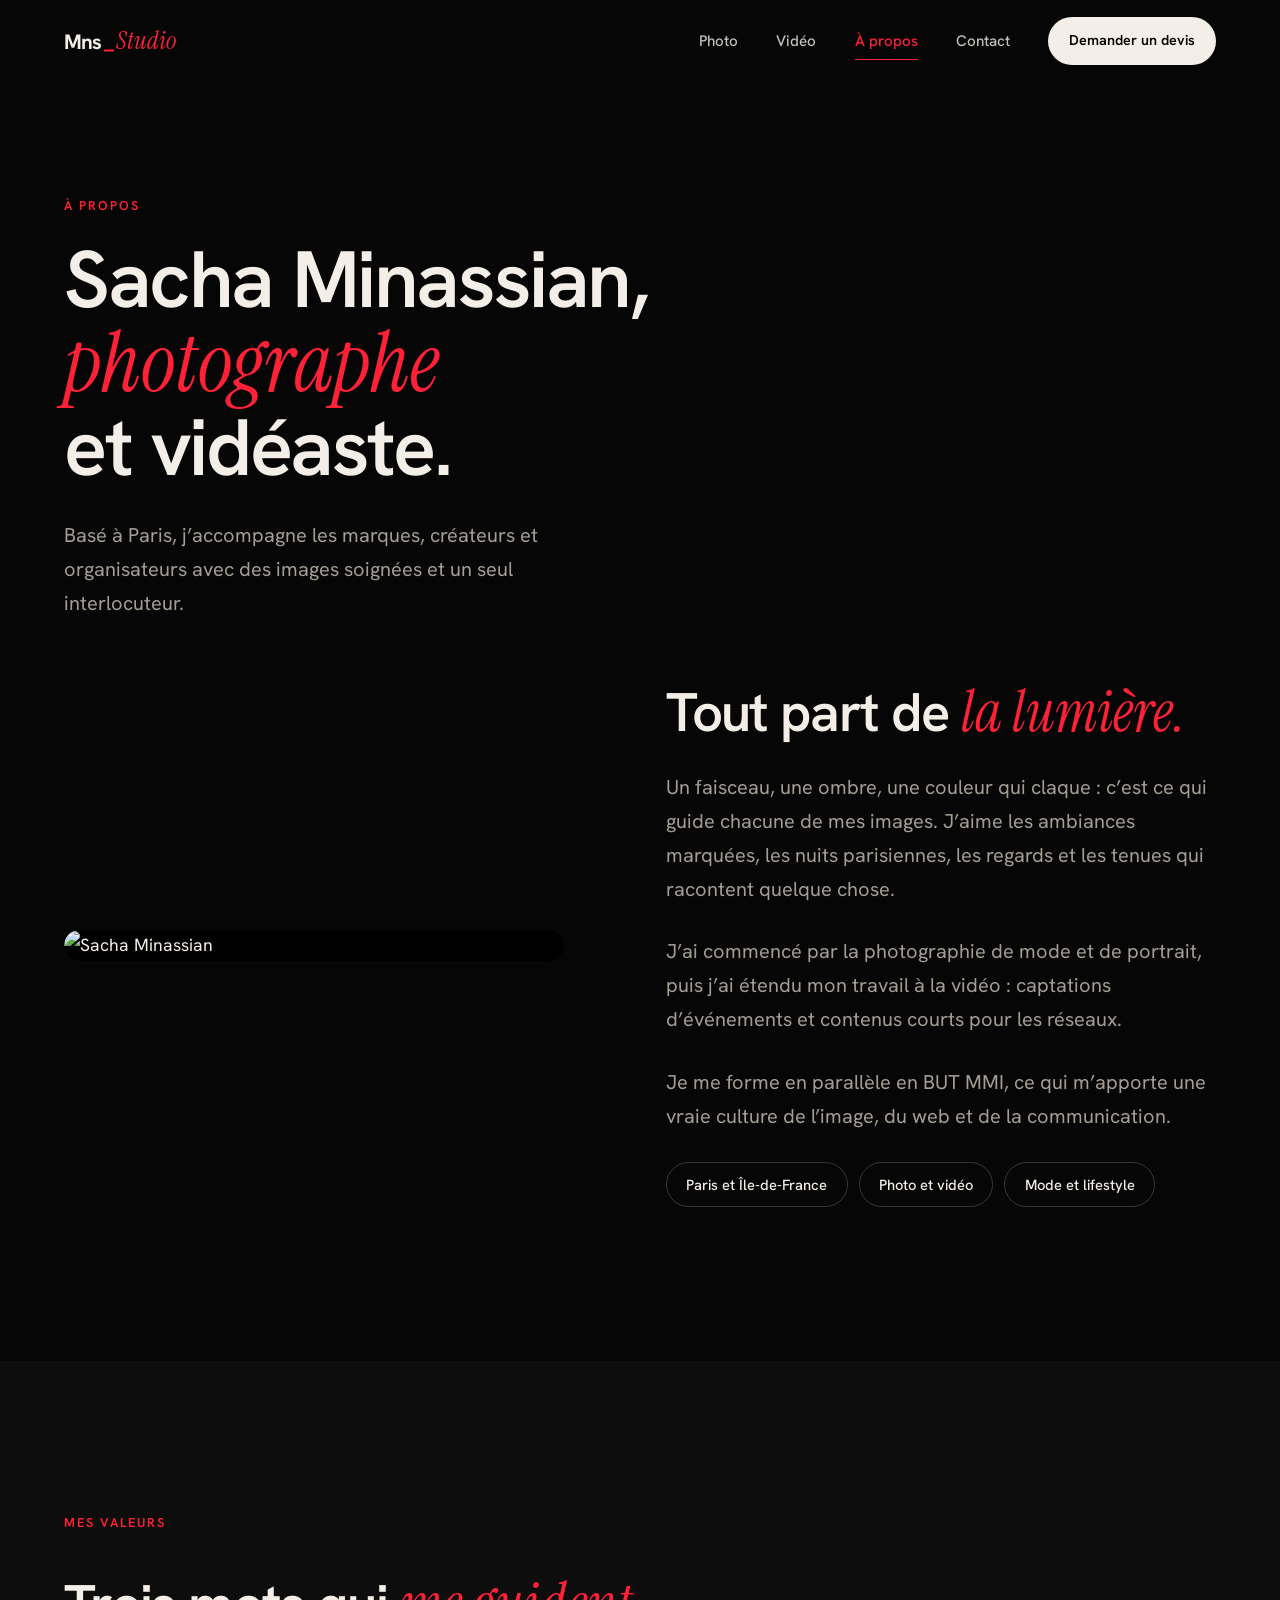
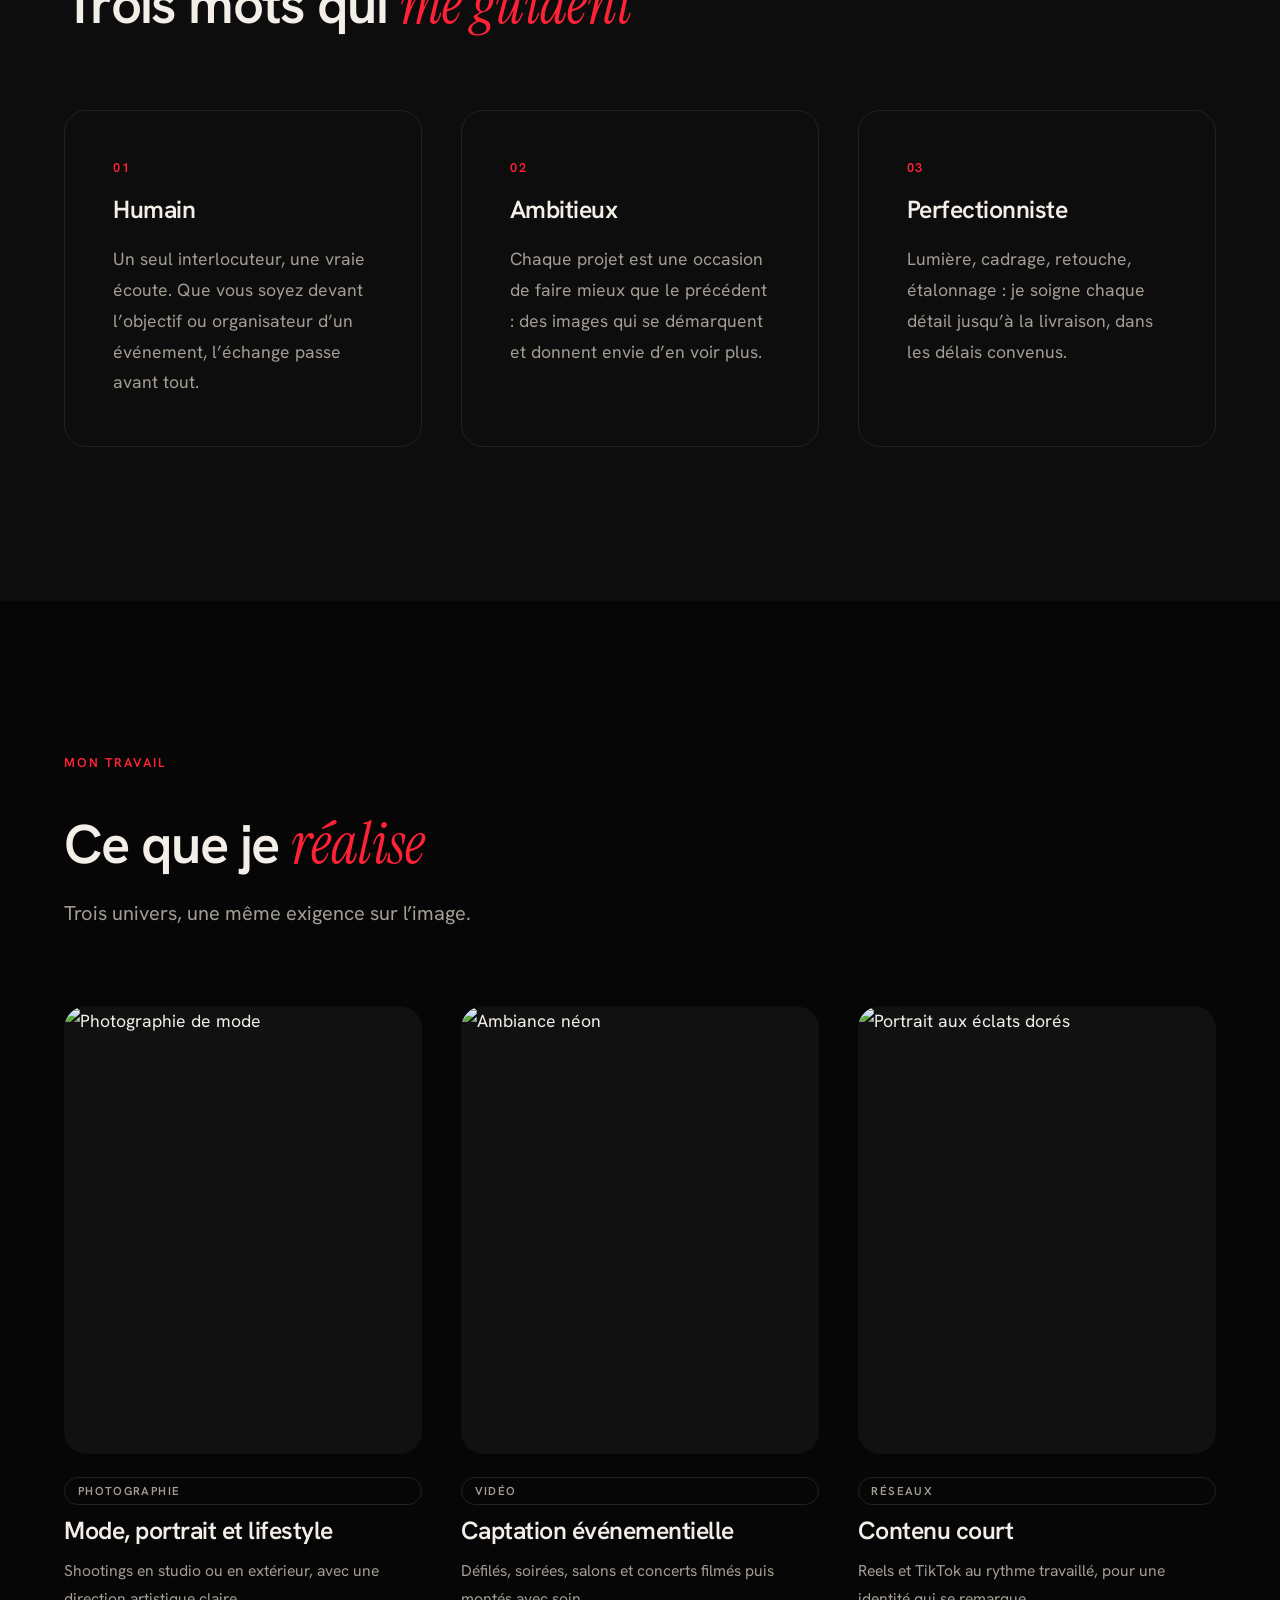
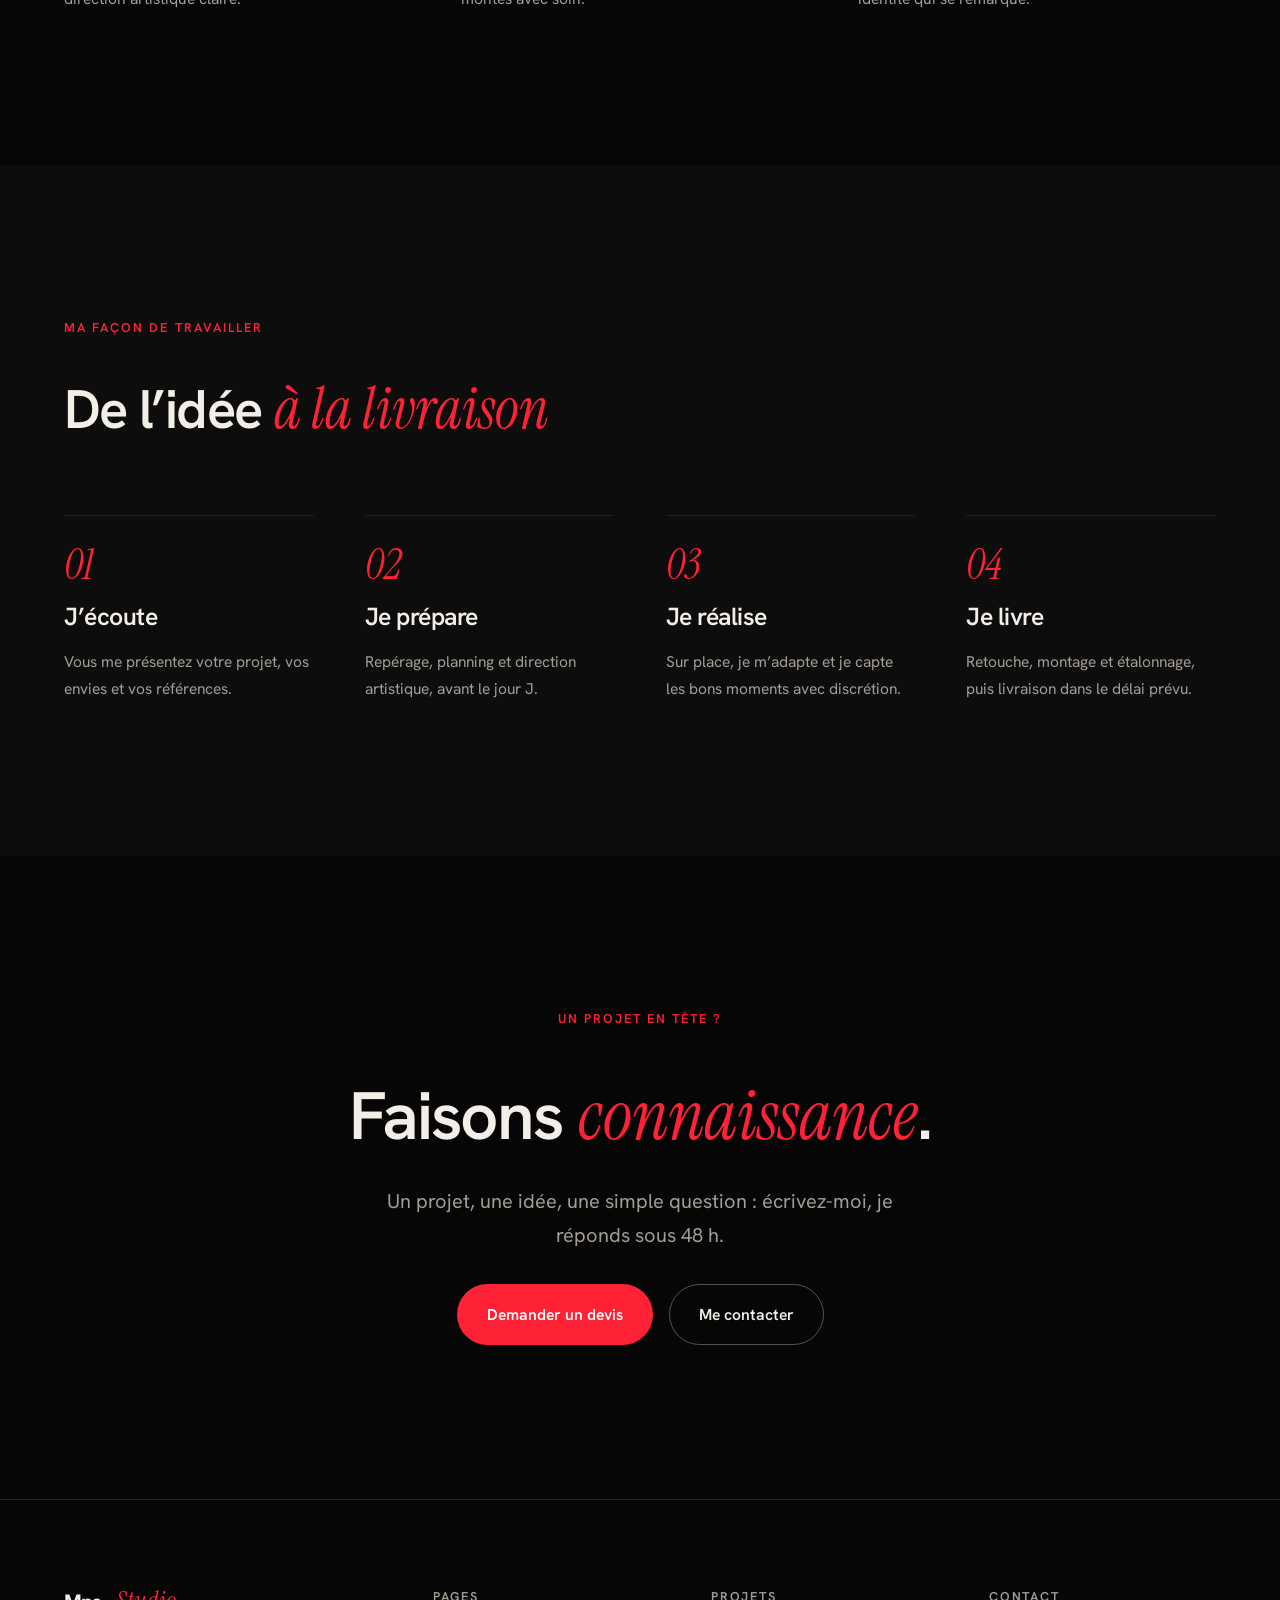
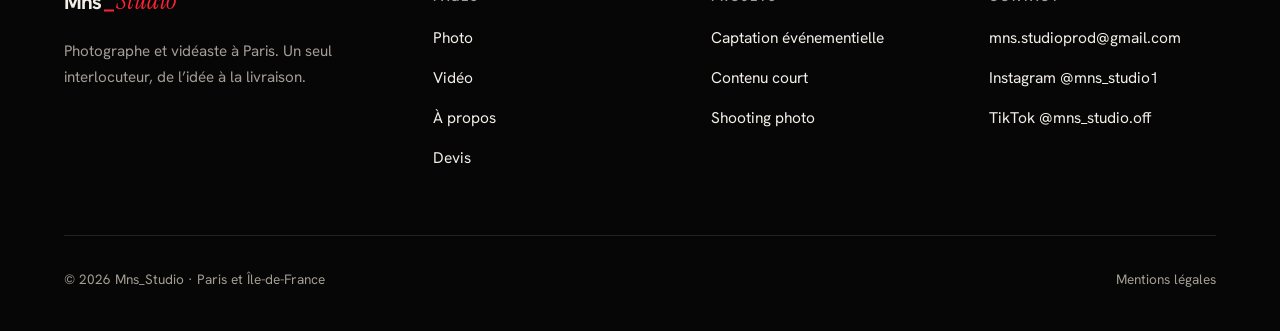
==== a-propos.html @ c42ebb84 "Add files via upload" ====
<!DOCTYPE html>
<html lang="fr">
<head>
<meta charset="utf-8">
<meta name="viewport" content="width=device-width, initial-scale=1">
<title>À propos, Sacha Minassian | Mns_Studio</title>
<meta name="description" content="Sacha Minassian, photographe et vidéaste à Paris : mode, portrait, captation événementielle.">
<meta property="og:title" content="À propos, Sacha Minassian | Mns_Studio"><meta property="og:description" content="Sacha Minassian, photographe et vidéaste à Paris : mode, portrait, captation événementielle."><meta property="og:type" content="website"><meta property="og:image" content="https://mns-studio.fr/img/dsc08339.jpg"><meta property="og:url" content="https://mns-studio.fr/a-propos.html"><meta property="og:locale" content="fr_FR"><meta name="twitter:card" content="summary_large_image">
<link rel="canonical" href="https://mns-studio.fr/a-propos.html">
<meta name="theme-color" content="#060606">
<link rel="preconnect" href="https://fonts.googleapis.com"><link rel="preconnect" href="https://fonts.gstatic.com" crossorigin>
<link href="https://fonts.googleapis.com/css2?family=Instrument+Serif:ital@0;1&family=Hanken+Grotesk:wght@400;500;600;700&display=swap" rel="stylesheet">
<script>document.documentElement.classList.add("js");if(!matchMedia("(prefers-reduced-motion:reduce)").matches)document.documentElement.classList.add("entering")</script>
<link rel="stylesheet" href="style.css">
<script type="application/ld+json">{"@context": "https://schema.org", "@type": "ProfessionalService", "name": "Mns_Studio", "description": "Photographe et vidéaste à Paris : photo de mode, portrait, captation de défilé, captation d'événement, reels.", "areaServed": "Île-de-France", "email": "mns.studioprod@gmail.com", "sameAs": ["https://www.instagram.com/mns_studio1", "https://www.tiktok.com/@mns_studio.off"], "founder": {"@type": "Person", "name": "Sacha Minassian"}}</script>
</head>
<body>
<div class="curtain" aria-hidden="true"><span class="logo"><b>Mns</b><i></i><em>Studio</em></span></div><div class="pgbar" aria-hidden="true"></div>
<a class="hp" href="#main">Aller au contenu</a>
<header class="hd"><div class="w"><a class="logo" href="index.html" aria-label="Mns_Studio, accueil"><b>Mns</b><i></i><em>Studio</em></a><button class="bg" aria-label="Menu" aria-expanded="false"><span></span></button><nav class="nv" aria-label="Navigation"><a href="photo.html">Photo</a><a href="video.html">Vidéo</a><a href="a-propos.html" aria-current="page">À propos</a><a href="contact.html">Contact</a><a class="pill" href="devis.html">Demander un devis</a></nav></div></header>
<main id="main">
<section class="ph"><div class="w"><span class="eyebrow">À propos</span><h1>Sacha Minassian, <em>photographe</em> et vidéaste.</h1><p class="lead">Basé à Paris, j’accompagne les marques, créateurs et organisateurs avec des images soignées et un seul interlocuteur.</p></div></section>
<section style="padding-bottom:var(--sec)"><div class="w split">
<div class="im rv"><img src="img/sacha-portrait.jpg" alt="Sacha Minassian" loading="lazy"></div>
<div class="tx rv"><h2>Tout part de <em>la lumière.</em></h2>
<p class="lead">Un faisceau, une ombre, une couleur qui claque : c’est ce qui guide chacune de mes images. J’aime les ambiances marquées, les nuits parisiennes, les regards et les tenues qui racontent quelque chose.</p>
<p class="lead">J’ai commencé par la photographie de mode et de portrait, puis j’ai étendu mon travail à la vidéo : captations d’événements et contenus courts pour les réseaux.</p>
<p class="lead">Je me forme en parallèle en BUT MMI, ce qui m’apporte une vraie culture de l’image, du web et de la communication.</p>
<div class="pills"><span>Paris et Île-de-France</span><span>Photo et vidéo</span><span>Mode et lifestyle</span></div></div></div></section>

<section class="sec" style="background:var(--bg2)"><div class="w"><div class="head rv"><span class="eyebrow">Mes valeurs</span><h2>Trois mots qui <em>me guident</em></h2></div>
<div class="cards">
<div class="ex rv"><span class="n">01</span><h3>Humain</h3><p>Un seul interlocuteur, une vraie écoute. Que vous soyez devant l’objectif ou organisateur d’un événement, l’échange passe avant tout.</p></div>
<div class="ex rv"><span class="n">02</span><h3>Ambitieux</h3><p>Chaque projet est une occasion de faire mieux que le précédent : des images qui se démarquent et donnent envie d’en voir plus.</p></div>
<div class="ex rv"><span class="n">03</span><h3>Perfectionniste</h3><p>Lumière, cadrage, retouche, étalonnage : je soigne chaque détail jusqu’à la livraison, dans les délais convenus.</p></div></div></div></section>

<section class="sec"><div class="w"><div class="head rv"><span class="eyebrow">Mon travail</span><h2>Ce que je <em>réalise</em></h2><p class="lead">Trois univers, une même exigence sur l’image.</p></div>
<div class="cards">
<a class="card rv" href="photo.html"><div class="im"><img src="img/dsc09850.jpg" alt="Photographie de mode" loading="lazy"></div><div class="tx"><span class="tag">Photographie</span><h3>Mode, portrait et lifestyle</h3><p>Shootings en studio ou en extérieur, avec une direction artistique claire.</p></div></a>
<a class="card rv" href="video.html"><div class="im"><img src="img/neon-escalator.jpg" alt="Ambiance néon" loading="lazy"></div><div class="tx"><span class="tag">Vidéo</span><h3>Captation événementielle</h3><p>Défilés, soirées, salons et concerts filmés puis montés avec soin.</p></div></a>
<a class="card rv" href="video.html"><div class="im"><img src="img/eclats-dores.jpg" alt="Portrait aux éclats dorés" loading="lazy" style="object-position:center 40%"></div><div class="tx"><span class="tag">Réseaux</span><h3>Contenu court</h3><p>Reels et TikTok au rythme travaillé, pour une identité qui se remarque.</p></div></a></div></div></section>

<section class="sec" style="background:var(--bg2)"><div class="w"><div class="head rv"><span class="eyebrow">Ma façon de travailler</span><h2>De l’idée <em>à la livraison</em></h2></div>
<div class="steps">
<div class="st rv"><span class="n">01</span><h3>J’écoute</h3><p>Vous me présentez votre projet, vos envies et vos références.</p></div>
<div class="st rv"><span class="n">02</span><h3>Je prépare</h3><p>Repérage, planning et direction artistique, avant le jour J.</p></div>
<div class="st rv"><span class="n">03</span><h3>Je réalise</h3><p>Sur place, je m’adapte et je capte les bons moments avec discrétion.</p></div>
<div class="st rv"><span class="n">04</span><h3>Je livre</h3><p>Retouche, montage et étalonnage, puis livraison dans le délai prévu.</p></div></div></div></section>
<section class="sec"><div class="w fin rv"><span class="eyebrow">Un projet en tête ?</span><h2>Faisons <em>connaissance</em>.</h2><p class="lead">Un projet, une idée, une simple question : écrivez-moi, je réponds sous 48 h.</p><div class="cta"><a class="btn r" href="devis.html">Demander un devis</a><a class="btn o" href="contact.html">Me contacter</a></div></div></section>
</main>
<footer class="ft"><div class="w"><div class="cols">
<div><a class="logo" href="index.html" aria-label="Mns_Studio, accueil"><b>Mns</b><i></i><em>Studio</em></a><p>Photographe et vidéaste à Paris. Un seul interlocuteur, de l’idée à la livraison.</p></div>
<div><h4>Pages</h4><ul><li><a href="photo.html">Photo</a></li><li><a href="video.html">Vidéo</a></li><li><a href="a-propos.html">À propos</a></li><li><a href="devis.html">Devis</a></li></ul></div>
<div><h4>Projets</h4><ul><li><a href="devis.html#event">Captation événementielle</a></li><li><a href="devis.html#reel">Contenu court</a></li><li><a href="devis.html#photo">Shooting photo</a></li></ul></div>
<div><h4>Contact</h4><ul><li><a href="mailto:mns.studioprod@gmail.com">mns.studioprod@gmail.com</a></li><li><a href="https://www.instagram.com/mns_studio1" target="_blank" rel="noopener">Instagram @mns_studio1</a></li><li><a href="https://www.tiktok.com/@mns_studio.off" target="_blank" rel="noopener">TikTok @mns_studio.off</a></li></ul></div>
</div><div class="bot"><span>© 2026 Mns_Studio · Paris et Île-de-France</span><a href="mentions-legales.html">Mentions légales</a></div></div></footer>
<script src="app.js"></script>
</body>
</html>
---- style.css ----
:root{--bg:#060606;--bg2:#0e0d0d;--ink:#f3efe8;--mute:#a39d94;--line:#242120;--red:#ff2236;
--serif:'Instrument Serif',Georgia,serif;--sans:'Hanken Grotesk','Helvetica Neue',Arial,sans-serif;
--gut:clamp(1.4rem,5vw,4rem);--sec:clamp(5.5rem,12vw,10rem);--r:22px}
*{box-sizing:border-box;margin:0}
html{background:var(--bg);color-scheme:dark;scroll-behavior:smooth}
body{background:var(--bg);color:var(--ink);font:400 clamp(1rem,.96rem + .2vw,1.1rem)/1.75 var(--sans);-webkit-font-smoothing:antialiased}
img{display:block;max-width:100%}a{color:inherit;text-decoration:none}button{font:inherit;color:inherit;cursor:pointer}
.w{width:min(1200px,100% - 2*var(--gut));margin-inline:auto}
.sec{padding-block:var(--sec)}
.eyebrow{font:600 .8rem var(--sans);letter-spacing:.16em;text-transform:uppercase;color:var(--red);margin-bottom:1.4rem;display:block}
h1,h2,h3{font-weight:600;letter-spacing:-.03em;line-height:1.05;text-wrap:balance}
h1{font-size:clamp(2.7rem,7.4vw,5.6rem)}
h2{font-size:clamp(2rem,4.6vw,3.4rem)}
h3{font-size:clamp(1.25rem,2vw,1.55rem);letter-spacing:-.02em;line-height:1.2}
em{font:italic 400 1.04em var(--serif);color:var(--red);letter-spacing:0;line-height:1}
.lead{color:var(--mute);font-size:clamp(1.05rem,1.6vw,1.25rem);max-width:52ch;line-height:1.7}
.head{display:grid;gap:1.4rem;margin-bottom:clamp(3rem,6vw,5rem);max-width:760px}
.btn{display:inline-flex;align-items:center;gap:.6rem;border-radius:999px;padding:1rem 1.8rem;font-weight:600;font-size:.98rem;border:1px solid transparent;transition:transform .25s,background .25s,border-color .25s}
.btn:hover{transform:translateY(-2px)}
.btn.r{background:var(--red);color:#fff}.btn.r:hover{background:#ff3a4c}
.btn.o{border-color:rgba(255,255,255,.3)}.btn.o:hover{border-color:var(--ink)}
.btn.w2{background:var(--ink);color:#000}
.cta{display:flex;flex-wrap:wrap;gap:1rem}
a:focus-visible,button:focus-visible,input:focus-visible,select:focus-visible,textarea:focus-visible{outline:2px solid var(--red);outline-offset:3px}
/* header */
.hd{position:fixed;inset:0 0 auto 0;z-index:50;transition:background .3s,backdrop-filter .3s,border-color .3s;border-bottom:1px solid transparent}
.hd.s{background:rgba(6,6,6,.82);-webkit-backdrop-filter:blur(14px);backdrop-filter:blur(14px);border-color:var(--line)}
.hd .w{display:flex;align-items:center;justify-content:space-between;height:82px;gap:2rem}
.logo{display:inline-flex;align-items:baseline;gap:.1em;font-size:1.3rem;line-height:1}
.logo b{font-weight:700;letter-spacing:-.04em}.logo i{display:inline-block;width:.5em;height:.09em;background:var(--red);transform:translateY(.12em)}
.logo em{font-size:1.2em}
.nv{display:flex;align-items:center;gap:clamp(1.6rem,3vw,2.8rem);font-size:.95rem;font-weight:500}
.nv a{opacity:.8;transition:opacity .2s}.nv a:hover,.nv a[aria-current=page]{opacity:1}
.nv a[aria-current=page]{color:var(--red)}
.nv .pill{background:var(--ink);color:#000;opacity:1;border-radius:999px;padding:.7rem 1.3rem;font-weight:600;font-size:.9rem}
.nv .pill:hover{background:#fff}
.bg{display:none;background:none;border:0;width:44px;height:44px;position:relative}
.bg span,.bg span::before{position:absolute;left:10px;width:24px;height:2px;background:var(--ink);transition:transform .3s}
.bg span{top:21px}.bg span::before{content:"";left:0;top:-7px}
@media(max-width:900px){
 .bg{display:block}
 .nv{position:fixed;inset:82px 0 auto 0;flex-direction:column;align-items:flex-start;gap:0;background:rgba(6,6,6,.98);padding:1rem var(--gut) 2.4rem;border-bottom:1px solid var(--line);transform:translateY(-130%);transition:transform .35s;visibility:hidden}
 .nv.o{transform:none;visibility:visible}
 .nv a{width:100%;padding:1.1rem 0;border-bottom:1px solid var(--line);font-size:1.15rem;opacity:1}
 .nv .pill{margin-top:1.6rem;text-align:center;border:0;padding:1.1rem}
}
/* hero */
.hero{position:relative;min-height:max(680px,100svh);display:grid;align-items:end;overflow:hidden}
.hero>img{position:absolute;inset:0;width:100%;height:100%;object-fit:cover;object-position:center 22%}
.hero::after{content:"";position:absolute;inset:0;background:linear-gradient(180deg,rgba(6,6,6,.55) 0%,rgba(6,6,6,.1) 32%,rgba(6,6,6,.88) 88%,var(--bg) 100%)}
.hero .w{position:relative;z-index:1;padding-block:9rem 5.5rem;display:grid;gap:2.2rem}
.hero h1{max-width:13ch}
.hero .lead{color:#d9d3ca}
.args{display:grid;grid-template-columns:repeat(3,1fr);gap:clamp(2rem,5vw,5rem);padding-block:clamp(3.5rem,7vw,5.5rem);border-bottom:1px solid var(--line)}
.args div{display:grid;gap:.8rem;align-content:start}
.args b{font-size:1.15rem;font-weight:600;letter-spacing:-.01em}
.args span{color:var(--mute);font-size:.98rem;line-height:1.7}
.args .n{font:600 .8rem var(--sans);letter-spacing:.14em;color:var(--red)}
/* sous-pages */
.ph{padding-top:calc(82px + clamp(4rem,9vw,8rem));padding-bottom:clamp(2.5rem,5vw,4rem)}
.ph h1{font-size:clamp(2.6rem,6.6vw,5rem);max-width:15ch}
.ph .lead{margin-top:1.8rem}
/* cartes */
.cards{display:grid;grid-template-columns:repeat(3,1fr);gap:clamp(1.4rem,3vw,2.4rem)}
.card{display:grid;gap:1.4rem;align-content:start}
.card .im{position:relative;aspect-ratio:4/5;border-radius:var(--r);overflow:hidden;background:#111}
.card .im img{width:100%;height:100%;object-fit:cover;transition:transform 1s cubic-bezier(.2,.8,.2,1)}
.card:hover .im img{transform:scale(1.04)}
.tag{display:inline-block;font:600 .72rem var(--sans);letter-spacing:.12em;text-transform:uppercase;color:var(--mute);border:1px solid var(--line);border-radius:999px;padding:.35rem .8rem}
.card .tx{display:grid;gap:.7rem}
.card p{color:var(--mute);font-size:.98rem}
.soon{position:absolute;left:1rem;top:1rem;background:rgba(0,0,0,.65);border:1px solid rgba(255,255,255,.2);border-radius:999px;padding:.3rem .8rem;font-size:.75rem;font-weight:600;letter-spacing:.06em}
/* expertises */
.exp{display:grid;grid-template-columns:repeat(3,1fr);gap:clamp(1.4rem,3vw,2.4rem)}
.ex{background:var(--bg2);border:1px solid var(--line);border-radius:var(--r);padding:clamp(2rem,4vw,3rem);display:grid;gap:1.2rem;align-content:start;transition:border-color .3s}
.ex:hover{border-color:#3a3433}
.ex .n{font:600 .8rem var(--sans);letter-spacing:.14em;color:var(--red)}
.ex p{color:var(--mute)}
.ex ul{list-style:none;padding:0;display:grid;gap:.6rem;color:var(--ink);font-size:.97rem;margin-top:.4rem}
.ex li{padding-left:1.4rem;position:relative}.ex li::before{content:"";position:absolute;left:0;top:.8em;width:.7rem;height:1px;background:var(--red)}
.ex .more{margin-top:.6rem;font-weight:600;font-size:.95rem;color:var(--red)}
/* méthode */
.steps{display:grid;grid-template-columns:repeat(4,1fr);gap:clamp(2rem,4vw,3.4rem)}
.st{display:grid;gap:1rem;align-content:start;border-top:1px solid var(--line);padding-top:1.8rem}
.st .n{font:italic 400 2.6rem/1 var(--serif);color:var(--red)}
.st p{color:var(--mute);font-size:.97rem}
/* split */
.split{display:grid;grid-template-columns:1fr 1.1fr;gap:clamp(3rem,8vw,7rem);align-items:center}
.split .im{border-radius:var(--r);overflow:hidden;background:#000}
.split .im img{width:100%}
.split .tx{display:grid;gap:1.8rem;justify-items:start}
.pills{display:flex;flex-wrap:wrap;gap:.7rem}
.pills span{border:1px solid #3a3533;border-radius:999px;padding:.55rem 1.2rem;font-size:.92rem;font-weight:500}
/* faq */
.faq{max-width:820px;display:grid}
.faq details{border-top:1px solid var(--line);padding:1.8rem 0}
.faq details:last-child{border-bottom:1px solid var(--line)}
.faq summary{cursor:pointer;list-style:none;display:flex;justify-content:space-between;gap:2rem;font-weight:600;font-size:1.12rem;letter-spacing:-.01em}
.faq summary::-webkit-details-marker{display:none}
.faq summary::after{content:"+";color:var(--red);font-size:1.5rem;line-height:1;transition:transform .3s}
.faq details[open] summary::after{transform:rotate(45deg)}
.faq p{color:var(--mute);margin-top:1.2rem;max-width:62ch}
/* cta final */
.fin{text-align:center;display:grid;justify-items:center;gap:2rem}
.fin h2{max-width:16ch;font-size:clamp(2.2rem,5.6vw,4.2rem)}
.fin .lead{margin-inline:auto}
/* galerie photo */
.gal{display:grid;grid-template-columns:repeat(2,1fr);gap:clamp(3rem,7vw,6rem) clamp(1.4rem,3vw,2.4rem)}
.gal figure{display:grid;gap:1.2rem}
.gal figure:nth-child(even){margin-top:clamp(2rem,8vw,7rem)}
.gal .im{border-radius:var(--r);overflow:hidden;background:#111}
.gal img{width:100%;height:auto}
.gal figcaption{display:flex;justify-content:space-between;align-items:baseline;gap:1rem;font-weight:600;font-size:1.05rem}
.gal figcaption span{font-weight:500;color:var(--mute);font-size:.85rem}
/* vidéo */
.reelbox{position:relative;aspect-ratio:16/9;border-radius:var(--r);overflow:hidden;background:#111;display:grid;place-items:center}
.reelbox img{position:absolute;inset:0;width:100%;height:100%;object-fit:cover;filter:brightness(.38)}
.reelbox .p{position:relative;display:grid;justify-items:center;gap:1.2rem;text-align:center;padding:1.5rem}
.reelbox .p i{width:86px;height:86px;border-radius:50%;background:var(--red);display:grid;place-items:center}
.reelbox .p i::after{content:"";border-left:22px solid #fff;border-top:14px solid transparent;border-bottom:14px solid transparent;margin-left:6px}
.reelbox .p span{color:#ddd}
.vs{display:grid;gap:clamp(4rem,9vw,8rem)}
.vrow{display:grid;grid-template-columns:1fr 1fr;gap:clamp(2.4rem,7vw,6rem);align-items:center}
.vrow:nth-child(even) .im{order:2}
.vrow .im{position:relative;aspect-ratio:4/3;border-radius:var(--r);overflow:hidden;background:#111}
.vrow .im img{width:100%;height:100%;object-fit:cover;filter:brightness(.75)}
.vrow .tx{display:grid;gap:1.5rem;justify-items:start}
.vrow ul{list-style:none;padding:0;display:grid;gap:.7rem;color:var(--ink)}
.vrow li{padding-left:1.5rem;position:relative}.vrow li::before{content:"";position:absolute;left:0;top:.85em;width:.8rem;height:1px;background:var(--red)}
.price{color:var(--mute);font-size:.95rem}
.price b{color:var(--ink);font-weight:600}
/* devis */
.df{max-width:860px;display:grid;gap:clamp(3.5rem,7vw,5rem)}
.fh h2{font-size:clamp(1.8rem,3.6vw,2.6rem)}.fh p{color:var(--mute);margin-top:.8rem}
.stp{display:grid;gap:2rem}
.sh{display:flex;align-items:baseline;gap:1.2rem}
.sh span{font:italic 400 2rem/1 var(--serif);color:var(--red)}
.types{display:grid;grid-template-columns:repeat(2,1fr);gap:1rem}
.types button{text-align:left;padding:1.6rem;border:1px solid var(--line);background:var(--bg2);border-radius:18px;display:grid;gap:.4rem;align-content:start;transition:border-color .25s,background .25s}
.types button:hover{border-color:#3a3433}
.types b{font-weight:600;font-size:1.08rem;letter-spacing:-.01em}
.types small{color:var(--mute);font-size:.88rem;line-height:1.5}
.types button[aria-pressed=true]{border-color:var(--red);background:#150a0b}
.fields{display:grid;grid-template-columns:1fr 1fr;gap:1.8rem 1.6rem}
.fields .full{grid-column:1/-1}
.fld{display:grid;gap:.6rem}
.fld label{font-size:.88rem;color:var(--mute);font-weight:500}
.fld input,.fld select,.fld textarea{width:100%;background:var(--bg2);color:var(--ink);border:1px solid var(--line);border-radius:14px;padding:1rem 1.1rem;font:inherit;font-size:1rem;transition:border-color .2s}
.fld input:focus,.fld select:focus,.fld textarea:focus{border-color:var(--red);outline:0}
.fld textarea{min-height:150px;resize:vertical}
.fld select option{background:#111}input[type=date]{color-scheme:dark}
.est{color:var(--ink);border-left:2px solid var(--red);padding-left:1.2rem;font-size:.97rem}
.chk{display:flex;gap:1rem;align-items:flex-start;color:var(--mute);font-size:.92rem;line-height:1.6;cursor:pointer}
.chk input{width:20px;height:20px;margin-top:.2rem;accent-color:var(--red);flex:none}
.chk a{text-decoration:underline}
.sub{display:flex;align-items:center;flex-wrap:wrap;gap:1.4rem}.sub small{color:var(--mute)}
.hp{position:absolute;left:-9999px}
.ok{min-height:1.5em;font-size:.95rem}
.ok.good{color:#7fe3a0}.ok.bad{color:#ff8a94}
@media(max-width:980px){.types{grid-template-columns:1fr}.steps[style]{grid-template-columns:1fr!important}}
/* contact */
.ct{display:grid;gap:1.2rem;max-width:720px}
.ct a{display:flex;align-items:center;justify-content:space-between;gap:1.4rem;padding:2rem 0;border-top:1px solid var(--line);font-size:clamp(1.15rem,2.4vw,1.6rem);font-weight:600;letter-spacing:-.02em;transition:color .2s,padding .3s}
.ct a:last-child{border-bottom:1px solid var(--line)}
.ct a:hover{color:var(--red);padding-left:.6rem}
.ct small{display:block;color:var(--mute);font-weight:400;font-size:.9rem;letter-spacing:0;margin-top:.3rem}
.ct span{color:var(--red)}
/* footer */
.ft{border-top:1px solid var(--line);padding-block:clamp(3.5rem,7vw,5.5rem) 2.5rem}
.ft .cols{display:grid;grid-template-columns:1.4fr 1fr 1fr 1fr;gap:clamp(2rem,4vw,4rem)}
.ft h4{font:600 .8rem var(--sans);letter-spacing:.14em;text-transform:uppercase;color:var(--mute);margin-bottom:1.2rem}
.ft ul{list-style:none;padding:0;display:grid;gap:.8rem;font-size:.97rem}
.ft ul a:hover{color:var(--red)}
.ft p{color:var(--mute);font-size:.95rem;max-width:30ch;margin-top:1.2rem}
.ft .bot{display:flex;flex-wrap:wrap;justify-content:space-between;gap:1rem;margin-top:4rem;padding-top:2rem;border-top:1px solid var(--line);color:var(--mute);font-size:.85rem}
.legal{max-width:720px;display:grid;gap:1.4rem;color:var(--mute)}
.legal h2{font-size:1.5rem;color:var(--ink);margin-top:1.6rem}
/* reveal */
.js .rv{opacity:0;transform:translateY(30px);transition:opacity .9s var(--d,0s),transform 1s cubic-bezier(.2,.8,.2,1) var(--d,0s)}
.js .rv.in{opacity:1;transform:none}
@media(max-width:900px){
 .args,.cards,.exp,.steps,.split,.vrow,.gal,.ft .cols{grid-template-columns:1fr}
 .steps{gap:2.4rem}
 .gal figure:nth-child(even){margin-top:0}
 .vrow:nth-child(even) .im{order:0}
 .hero .w{padding-block:8rem 4rem}
 .fields{grid-template-columns:1fr}
 .types{grid-template-columns:1fr}
 .split .im{max-width:420px}
 .card .im{aspect-ratio:4/4.6}
}
@media(prefers-reduced-motion:reduce){*{transition:none!important;scroll-behavior:auto!important}.js .rv{opacity:1;transform:none}}

/* ===== mouvement ===== */
.curtain{position:fixed;inset:0;z-index:200;background:#060606;display:grid;place-items:center;transform:translateY(100%);pointer-events:none;will-change:transform}
html.entering .curtain{transform:none}
.curtain .logo{font-size:clamp(1.6rem,4vw,2.4rem);opacity:0;transition:opacity .4s}
html.entering .curtain .logo,.curtain.leaving .logo{opacity:1}
.pgbar{position:fixed;left:0;top:0;height:2px;width:100%;background:var(--red);transform:scaleX(0);transform-origin:0 50%;z-index:120;pointer-events:none}
.hd{transition:background .3s,backdrop-filter .3s,border-color .3s,transform .5s cubic-bezier(.2,.8,.2,1)}
.hd.hide{transform:translateY(-100%)}
.nv a:not(.pill){position:relative}
.nv a:not(.pill)::after{content:"";position:absolute;left:0;right:0;bottom:-6px;height:1px;background:var(--red);transform:scaleX(0);transform-origin:0 50%;transition:transform .4s cubic-bezier(.2,.8,.2,1)}
.nv a:not(.pill):hover::after,.nv a[aria-current=page]::after{transform:scaleX(1)}
@media(max-width:900px){.nv a:not(.pill)::after{display:none}}
.btn{position:relative;overflow:hidden;isolation:isolate}
.btn::before{content:"";position:absolute;inset:0;z-index:-1;background:rgba(255,255,255,.16);transform:translateX(-101%);transition:transform .5s cubic-bezier(.2,.8,.2,1)}
.btn.o::before{background:rgba(255,255,255,.08)}.btn.w2::before{background:rgba(0,0,0,.08)}
.btn:hover::before{transform:none}
.nv .pill{position:relative;overflow:hidden;isolation:isolate}
.nv .pill::before{content:"";position:absolute;inset:0;z-index:-1;background:var(--red);transform:translateY(101%);transition:transform .4s cubic-bezier(.2,.8,.2,1)}
.nv .pill:hover{color:#fff}.nv .pill:hover::before{transform:none}
.btn{will-change:transform}
/* mots qui montent */
.wd{display:inline-block;overflow-x:visible;overflow-y:clip;vertical-align:baseline;padding:.04em 0 .16em;margin:-.04em 0 -.16em}
.js .wi{display:inline-block;transform:translateY(112%) rotate(3deg);transform-origin:0 100%;transition:transform 1.1s cubic-bezier(.2,.9,.2,1)}
.js .sp.in .wi{transform:none}
/* hero et en-têtes de page */
.js .hero .w>*,.js .ph .w>*{opacity:0;transform:translateY(26px);transition:opacity .9s,transform 1s cubic-bezier(.2,.8,.2,1)}
.js .hero .w>h1,.js .ph .w>h1{opacity:1;transform:none}
.js.ready .hero .w>*,.js.ready .ph .w>*{opacity:1;transform:none}
.js.ready .hero .w>:nth-child(1),.js.ready .ph .w>:nth-child(1){transition-delay:.35s}
.js.ready .hero .w>:nth-child(3),.js.ready .ph .w>:nth-child(3){transition-delay:1s}
.js.ready .hero .w>:nth-child(4){transition-delay:1.15s}
.js .hero>img{transform:scale(1.18);transition:transform 2.6s cubic-bezier(.2,.8,.2,1);translate:0 var(--py,0)}
.js.ready .hero>img{transform:scale(1)}
.hero::after{background:linear-gradient(180deg,rgba(6,6,6,.55) 0%,rgba(6,6,6,.1) 32%,rgba(6,6,6,.88) 88%,var(--bg) 100%)}
/* images qui se dévoilent */
.js .card.rv .im,.js .gal figure.rv .im,.js .vrow.rv .im,.js .split .im.rv{clip-path:inset(0 0 100% 0 round var(--r));transition:clip-path 1.3s cubic-bezier(.7,0,.2,1) var(--d,0s)}
.js .card.rv.in .im,.js .gal figure.rv.in .im,.js .vrow.rv.in .im,.js .split .im.rv.in{clip-path:inset(0 0 0 0 round var(--r))}
.js .card.rv .im img,.js .gal figure.rv .im img,.js .vrow.rv .im img,.js .split .im.rv img{transform:scale(1.3);transition:transform 1.8s cubic-bezier(.2,.8,.2,1) var(--d,0s)}
.js .card.rv.in .im img,.js .gal figure.rv.in .im img,.js .vrow.rv.in .im img,.js .split .im.rv.in img{transform:none}
.js .card.rv.in:hover .im img,.js .gal figure.rv.in:hover .im img{transform:scale(1.05);transition-delay:0s;transition-duration:1.2s}
.gal figure .im{position:relative}
.gal figure:hover figcaption{color:var(--red)}
.gal figcaption{transition:color .3s}
/* bandeau défilant */
.mq{overflow:hidden;border-bottom:1px solid var(--line);padding-block:2rem;-webkit-mask-image:linear-gradient(90deg,transparent,#000 12%,#000 88%,transparent);mask-image:linear-gradient(90deg,transparent,#000 12%,#000 88%,transparent)}
.mqt{display:flex;width:max-content;animation:mq 38s linear infinite}
.mqt span{font:italic 400 clamp(1.8rem,4.4vw,3.2rem)/1 var(--serif);color:#6a645d;white-space:nowrap;padding-inline:1.6rem;display:inline-flex;align-items:center;gap:3.2rem}
.mqt span::after{content:"";width:.55rem;height:.55rem;background:var(--red);border-radius:50%}
@keyframes mq{to{transform:translateX(-50%)}}
.mq:hover .mqt{animation-play-state:paused}
/* cartes */
.ex{transition:border-color .4s,transform .5s cubic-bezier(.2,.8,.2,1),background .4s}
.ex:hover{transform:translateY(-6px);background:#131111}
.ex .more{display:inline-flex;gap:.5rem;transition:gap .3s}.ex:hover .more{gap:1rem}
.st{transition:border-color .4s}.st:hover{border-color:var(--red)}
.types button{transition:border-color .25s,background .25s,transform .35s cubic-bezier(.2,.8,.2,1)}.types button:hover{transform:translateY(-3px)}
.fld input,.fld select,.fld textarea{transition:border-color .25s,background .25s,box-shadow .25s}
.fld input:focus,.fld select:focus,.fld textarea:focus{box-shadow:0 0 0 4px rgba(255,34,54,.12)}
.faq details{transition:background .3s}.faq summary{transition:color .25s}.faq summary:hover{color:var(--red)}
.faq details[open] p{animation:fd .5s cubic-bezier(.2,.8,.2,1)}
@keyframes fd{from{opacity:0;transform:translateY(-8px)}}
.ft ul a{transition:color .25s,padding .3s}.ft ul a:hover{padding-left:.4rem}
.reelbox .p i{transition:transform .4s cubic-bezier(.2,.8,.2,1)}.reelbox:hover .p i{transform:scale(1.1)}
.reelbox .p i{animation:pulse 2.4s ease-out infinite}
@keyframes pulse{0%{box-shadow:0 0 0 0 rgba(255,34,54,.5)}100%{box-shadow:0 0 0 30px rgba(255,34,54,0)}}
@media(prefers-reduced-motion:reduce){.curtain,.pgbar{display:none}.mqt,.reelbox .p i{animation:none}.js .wi,.js .hero .w>*,.js .ph .w>*,.js .hero>img{transform:none!important;opacity:1!important}.js .card.rv .im,.js .gal figure.rv .im,.js .vrow.rv .im,.js .split .im.rv{clip-path:none!important}.js .rv .im img,.js .split .im.rv img{transform:none!important}}
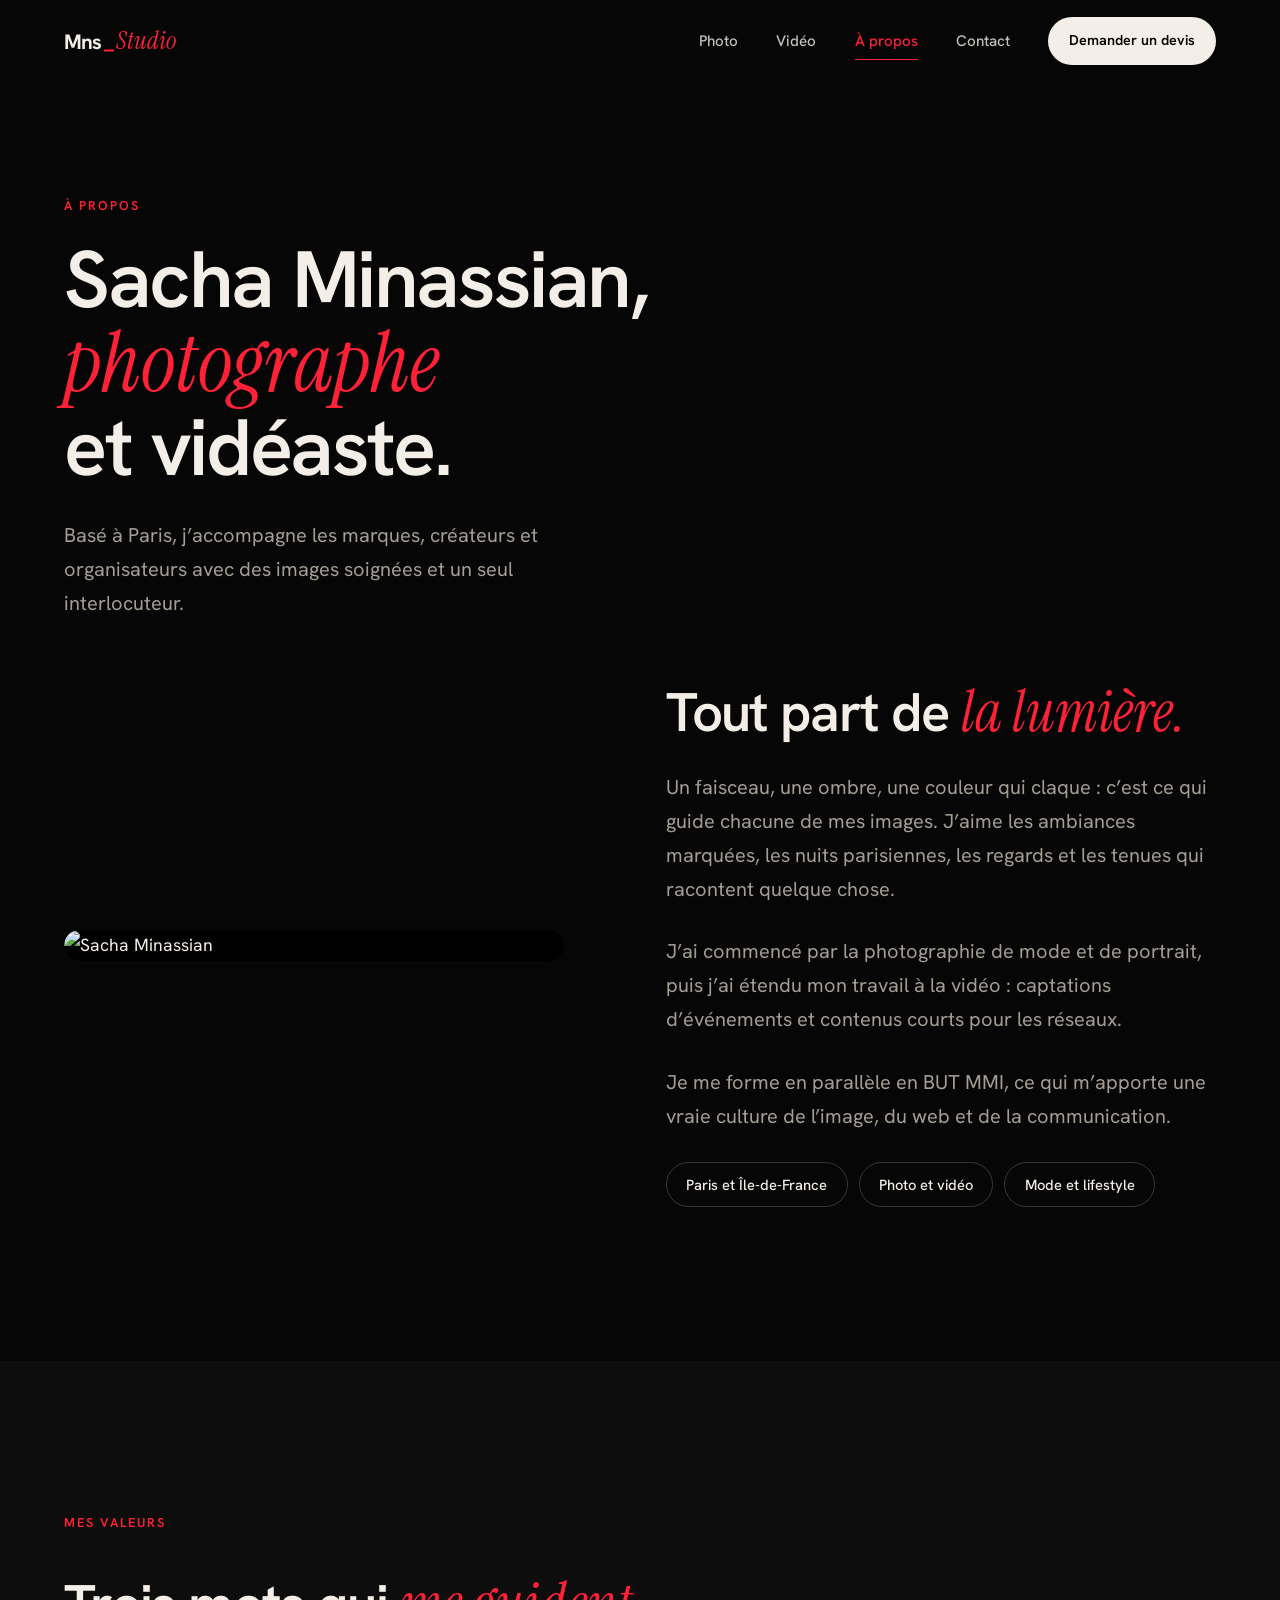
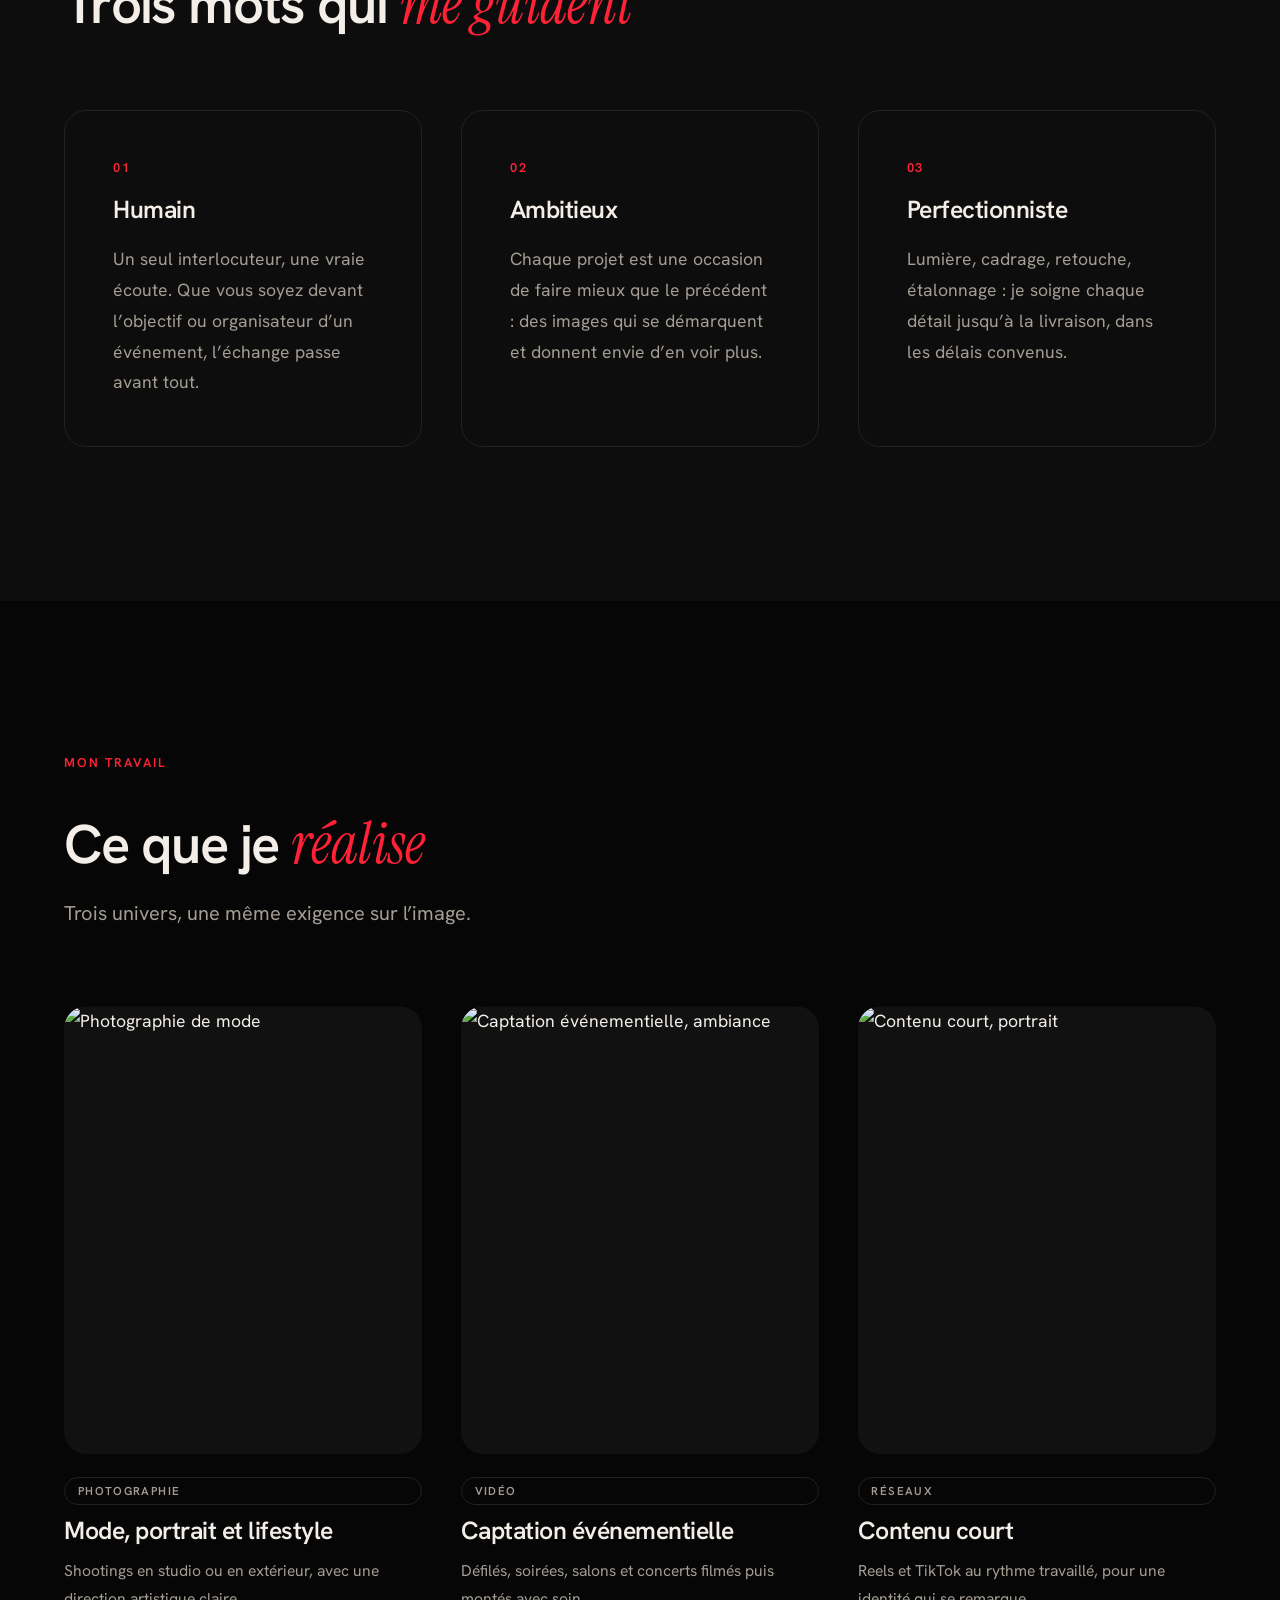
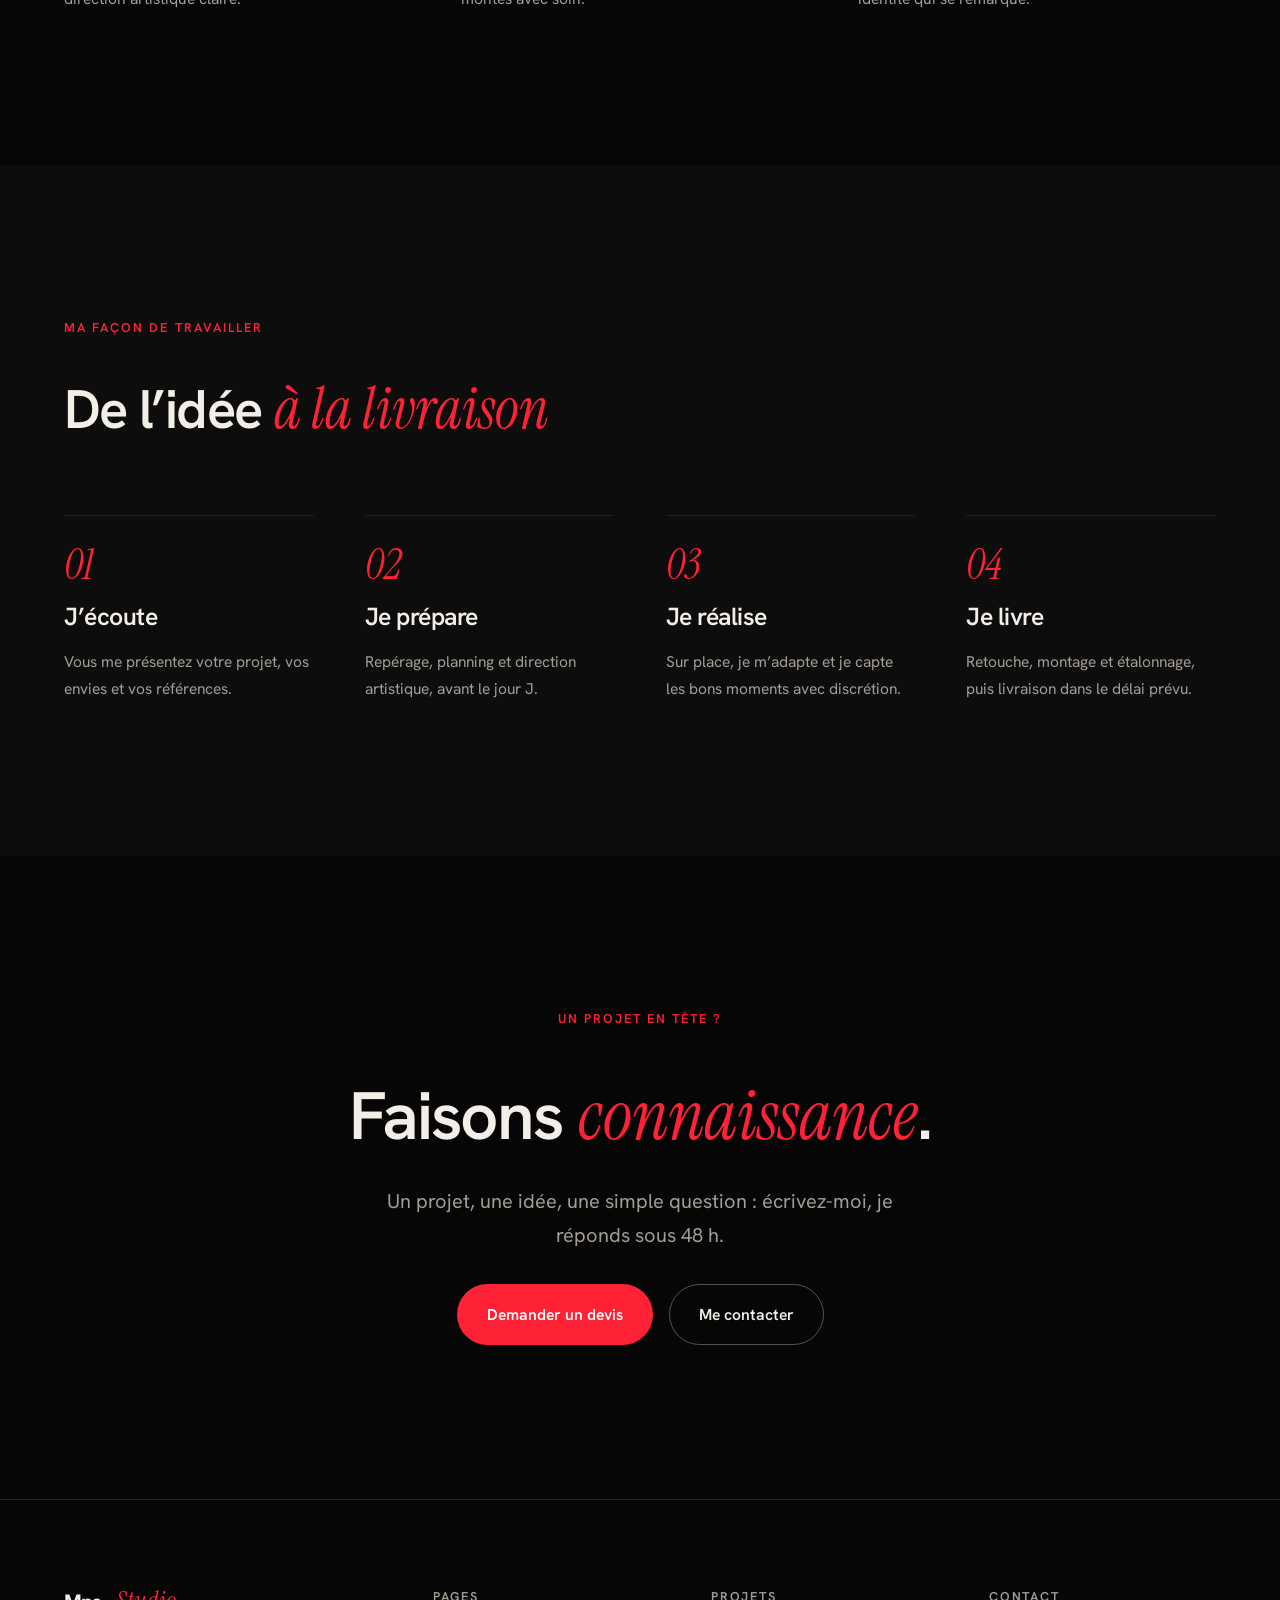
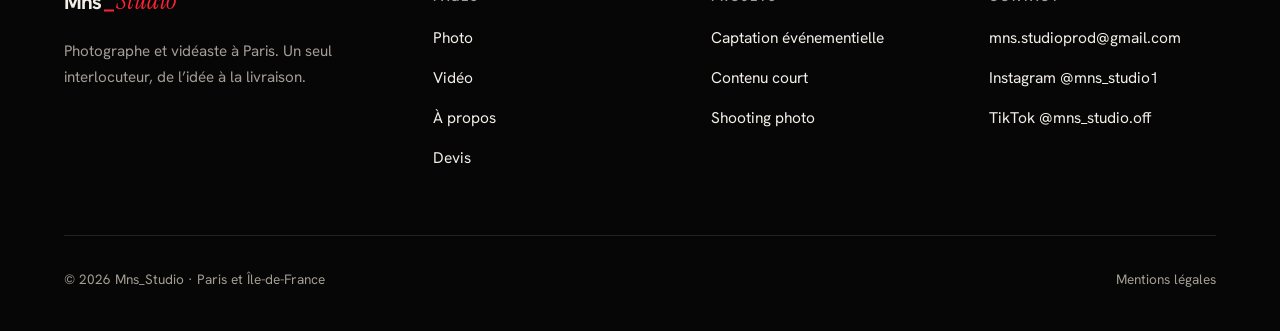
==== commit ae3fe82f: "Add files via upload" ====
--- a/a-propos.html
+++ b/a-propos.html
@@ -36,9 +36,9 @@
 
 <section class="sec"><div class="w"><div class="head rv"><span class="eyebrow">Mon travail</span><h2>Ce que je <em>réalise</em></h2><p class="lead">Trois univers, une même exigence sur l’image.</p></div>
 <div class="cards">
-<a class="card rv" href="photo.html"><div class="im"><img src="img/dsc09850.jpg" alt="Photographie de mode" loading="lazy"></div><div class="tx"><span class="tag">Photographie</span><h3>Mode, portrait et lifestyle</h3><p>Shootings en studio ou en extérieur, avec une direction artistique claire.</p></div></a>
-<a class="card rv" href="video.html"><div class="im"><img src="img/neon-escalator.jpg" alt="Ambiance néon" loading="lazy"></div><div class="tx"><span class="tag">Vidéo</span><h3>Captation événementielle</h3><p>Défilés, soirées, salons et concerts filmés puis montés avec soin.</p></div></a>
-<a class="card rv" href="video.html"><div class="im"><img src="img/eclats-dores.jpg" alt="Portrait aux éclats dorés" loading="lazy" style="object-position:center 40%"></div><div class="tx"><span class="tag">Réseaux</span><h3>Contenu court</h3><p>Reels et TikTok au rythme travaillé, pour une identité qui se remarque.</p></div></a></div></div></section>
+<a class="card rv" href="photo.html"><div class="im"><img src="img/dsc09829.jpg" alt="Photographie de mode" loading="lazy"></div><div class="tx"><span class="tag">Photographie</span><h3>Mode, portrait et lifestyle</h3><p>Shootings en studio ou en extérieur, avec une direction artistique claire.</p></div></a>
+<a class="card rv" href="video.html"><div class="im"><img src="img/dsc07734.jpg" alt="Captation événementielle, ambiance" loading="lazy"></div><div class="tx"><span class="tag">Vidéo</span><h3>Captation événementielle</h3><p>Défilés, soirées, salons et concerts filmés puis montés avec soin.</p></div></a>
+<a class="card rv" href="video.html"><div class="im"><img src="img/dsc09861.jpg" alt="Contenu court, portrait" loading="lazy"></div><div class="tx"><span class="tag">Réseaux</span><h3>Contenu court</h3><p>Reels et TikTok au rythme travaillé, pour une identité qui se remarque.</p></div></a></div></div></section>
 
 <section class="sec" style="background:var(--bg2)"><div class="w"><div class="head rv"><span class="eyebrow">Ma façon de travailler</span><h2>De l’idée <em>à la livraison</em></h2></div>
 <div class="steps">
--- a/style.css
+++ b/style.css
@@ -106,13 +106,34 @@
 .fin h2{max-width:16ch;font-size:clamp(2.2rem,5.6vw,4.2rem)}
 .fin .lead{margin-inline:auto}
 /* galerie photo */
-.gal{display:grid;grid-template-columns:repeat(2,1fr);gap:clamp(3rem,7vw,6rem) clamp(1.4rem,3vw,2.4rem)}
-.gal figure{display:grid;gap:1.2rem}
-.gal figure:nth-child(even){margin-top:clamp(2rem,8vw,7rem)}
-.gal .im{border-radius:var(--r);overflow:hidden;background:#111}
-.gal img{width:100%;height:auto}
-.gal figcaption{display:flex;justify-content:space-between;align-items:baseline;gap:1rem;font-weight:600;font-size:1.05rem}
-.gal figcaption span{font-weight:500;color:var(--mute);font-size:.85rem}
+.srs{--g:clamp(1.6rem,3.6vw,3.4rem);display:flex;flex-wrap:wrap;justify-content:center;gap:clamp(3rem,6vw,5.5rem) var(--g);max-width:1020px;margin-inline:auto}
+.srs>article{flex:0 0 calc((100% - 2*var(--g))/3);min-width:0}
+.sr{display:block;width:100%;text-align:left;background:none;border:0;padding:0;color:inherit;font:inherit;cursor:pointer}
+.sr-i{display:block;position:relative;overflow:hidden;border-radius:var(--r);background:#111;line-height:0}
+.sr-i img{width:100%;height:auto;aspect-ratio:2/3;object-fit:cover;object-position:center 30%;transition:transform 1.1s cubic-bezier(.2,.8,.2,1)}
+.sr:hover .sr-i img,.sr:focus-visible .sr-i img{transform:scale(1.05)}
+.sr-n{position:absolute;right:1rem;top:1rem;background:rgba(6,6,6,.75);-webkit-backdrop-filter:blur(8px);backdrop-filter:blur(8px);border:1px solid rgba(255,255,255,.18);border-radius:999px;padding:.3rem .85rem;font-size:.8rem;line-height:1.4}
+.sr-t{display:block;padding-top:1.3rem;text-align:center}
+.sr-k{display:block;color:var(--red);font-size:.78rem;font-weight:700;letter-spacing:.14em;text-transform:uppercase;margin-bottom:.45rem}
+.sr-t b{display:none}
+.sr-t .sr-d{display:block;color:var(--mute);margin:.5rem auto 0;max-width:30ch;font-size:.92rem}
+.sr-t em{display:inline-block;margin-top:.8rem;font-family:inherit;font-style:normal;font-weight:600;font-size:.9rem;transition:transform .3s,color .3s}
+.sr:hover .sr-t em{transform:translateX(6px);color:var(--red)}
+.sr:focus-visible{outline:2px solid var(--red);outline-offset:6px;border-radius:var(--r)}
+@media(max-width:820px){.srs>article{flex-basis:calc((100% - var(--g))/2)}}
+@media(max-width:480px){.srs>article{flex-basis:min(100%,340px)}}
+@media(min-width:821px){.srs{--g:clamp(1.8rem,3vw,2.6rem);max-width:1240px;gap:clamp(3rem,5vw,4.5rem) var(--g)}.sr-t b{display:none}.sr-k{font-size:.78rem;margin-bottom:.7rem}.sr-t .sr-d{font-size:.92rem;margin-top:0}.srs>article{flex-basis:calc((100% - 3*var(--g))/4)}.sr-i img{aspect-ratio:auto;object-fit:contain}.sr-t .sr-d{font-size:.85rem}.sr-k{font-size:.7rem}}
+.lbt{position:absolute;top:1.6rem;left:50%;transform:translateX(-50%);font-size:.95rem;font-weight:600;white-space:nowrap}
+.lb.one .lbp,.lb.one .lbn{display:none}
+.lb{position:fixed;inset:0;z-index:150;background:rgba(6,6,6,.96);display:grid;place-items:center;padding:clamp(1rem,4vw,3rem)}
+.lb[hidden]{display:none}
+.lb img{max-width:min(100%,1100px);max-height:86vh;width:auto;height:auto;border-radius:12px;object-fit:contain;animation:lbin .5s cubic-bezier(.2,.8,.2,1)}
+@keyframes lbin{from{opacity:0;transform:scale(.96)}}
+.lb button{position:absolute;background:rgba(255,255,255,.08);border:1px solid rgba(255,255,255,.2);color:#fff;width:52px;height:52px;border-radius:50%;font-size:1.8rem;line-height:1;display:grid;place-items:center;transition:background .25s}
+.lb button:hover{background:var(--red);border-color:var(--red)}
+.lbx{top:1.2rem;right:1.2rem}.lbp{left:1.2rem;top:50%;transform:translateY(-50%)}.lbn{right:1.2rem;top:50%;transform:translateY(-50%)}
+.lbc{position:absolute;bottom:1.2rem;left:50%;transform:translateX(-50%);color:var(--mute);font-size:.85rem}
+@media(max-width:700px){.lbp,.lbn{top:auto;bottom:1rem;transform:none}.lbp{left:1rem}.lbn{right:1rem}.lbc{bottom:1.8rem}}
 /* vidéo */
 .reelbox{position:relative;aspect-ratio:16/9;border-radius:var(--r);overflow:hidden;background:#111;display:grid;place-items:center}
 .reelbox img{position:absolute;inset:0;width:100%;height:100%;object-fit:cover;filter:brightness(.38)}
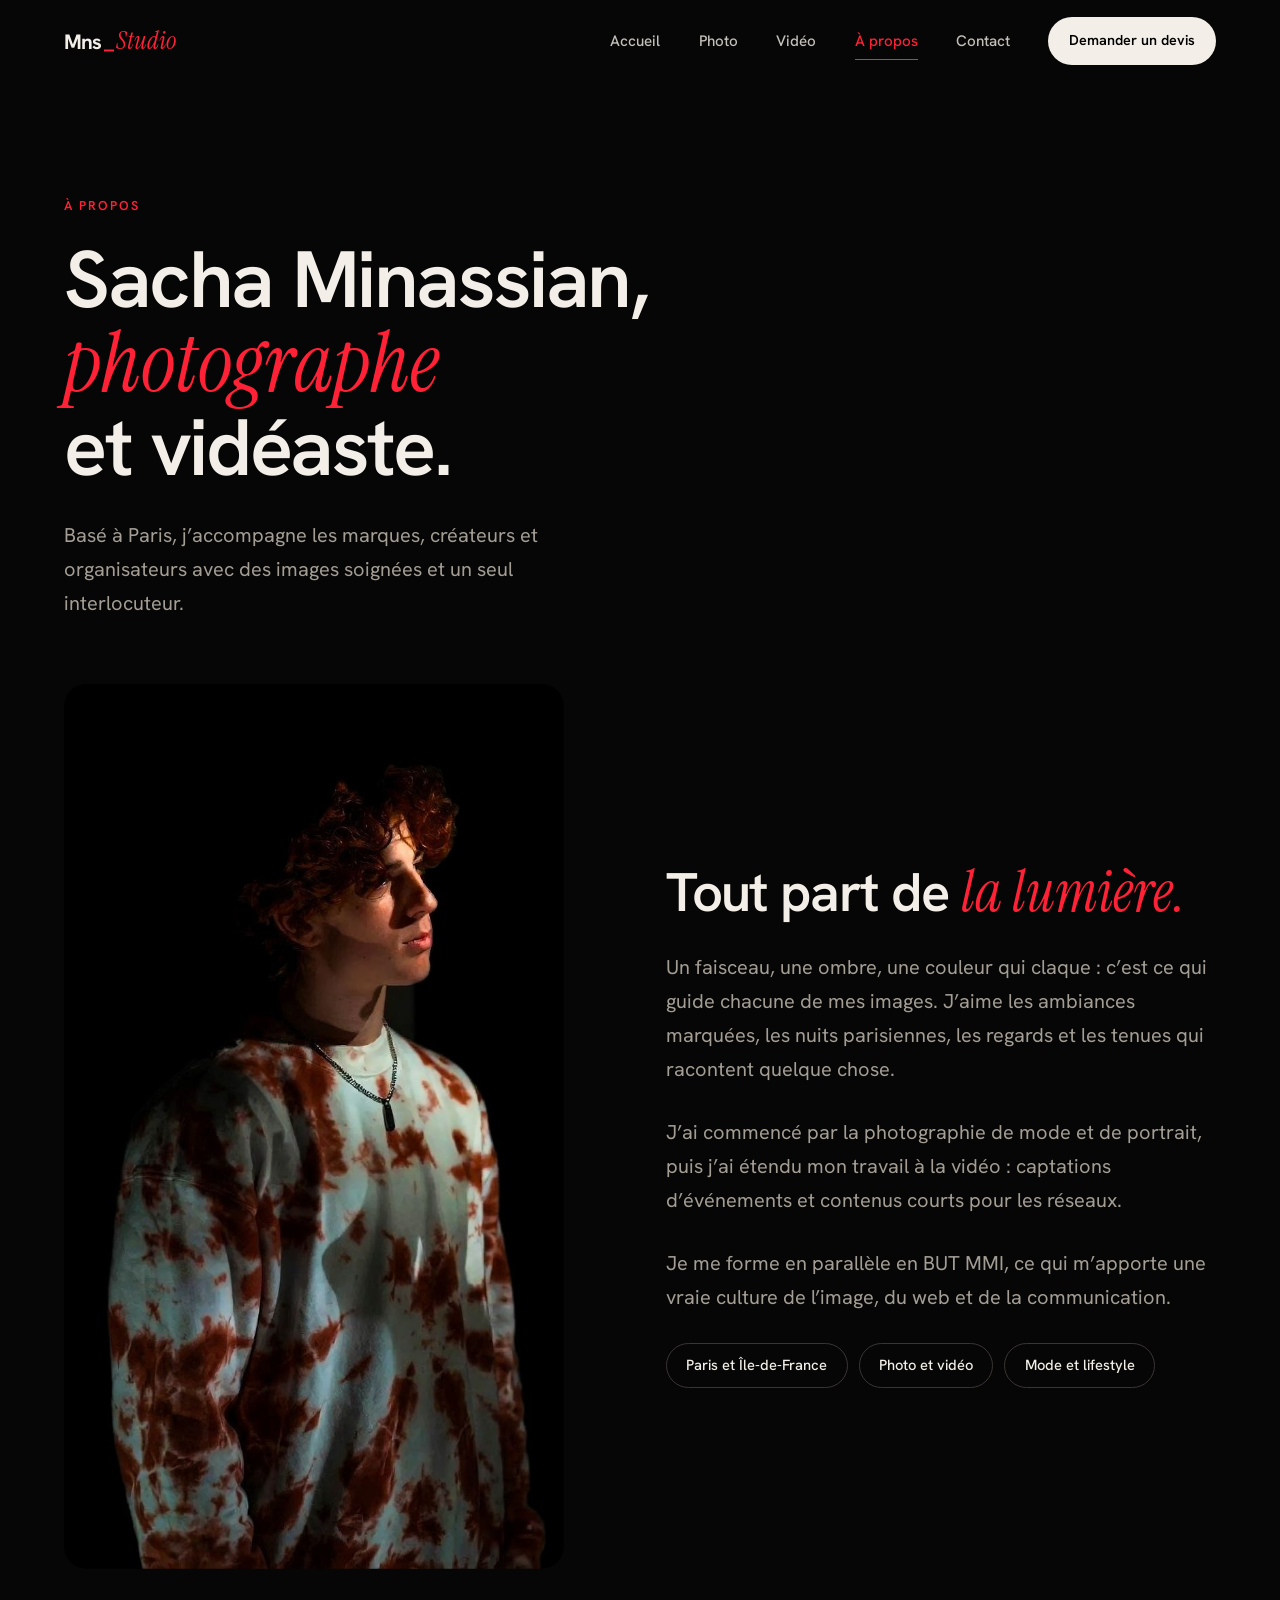
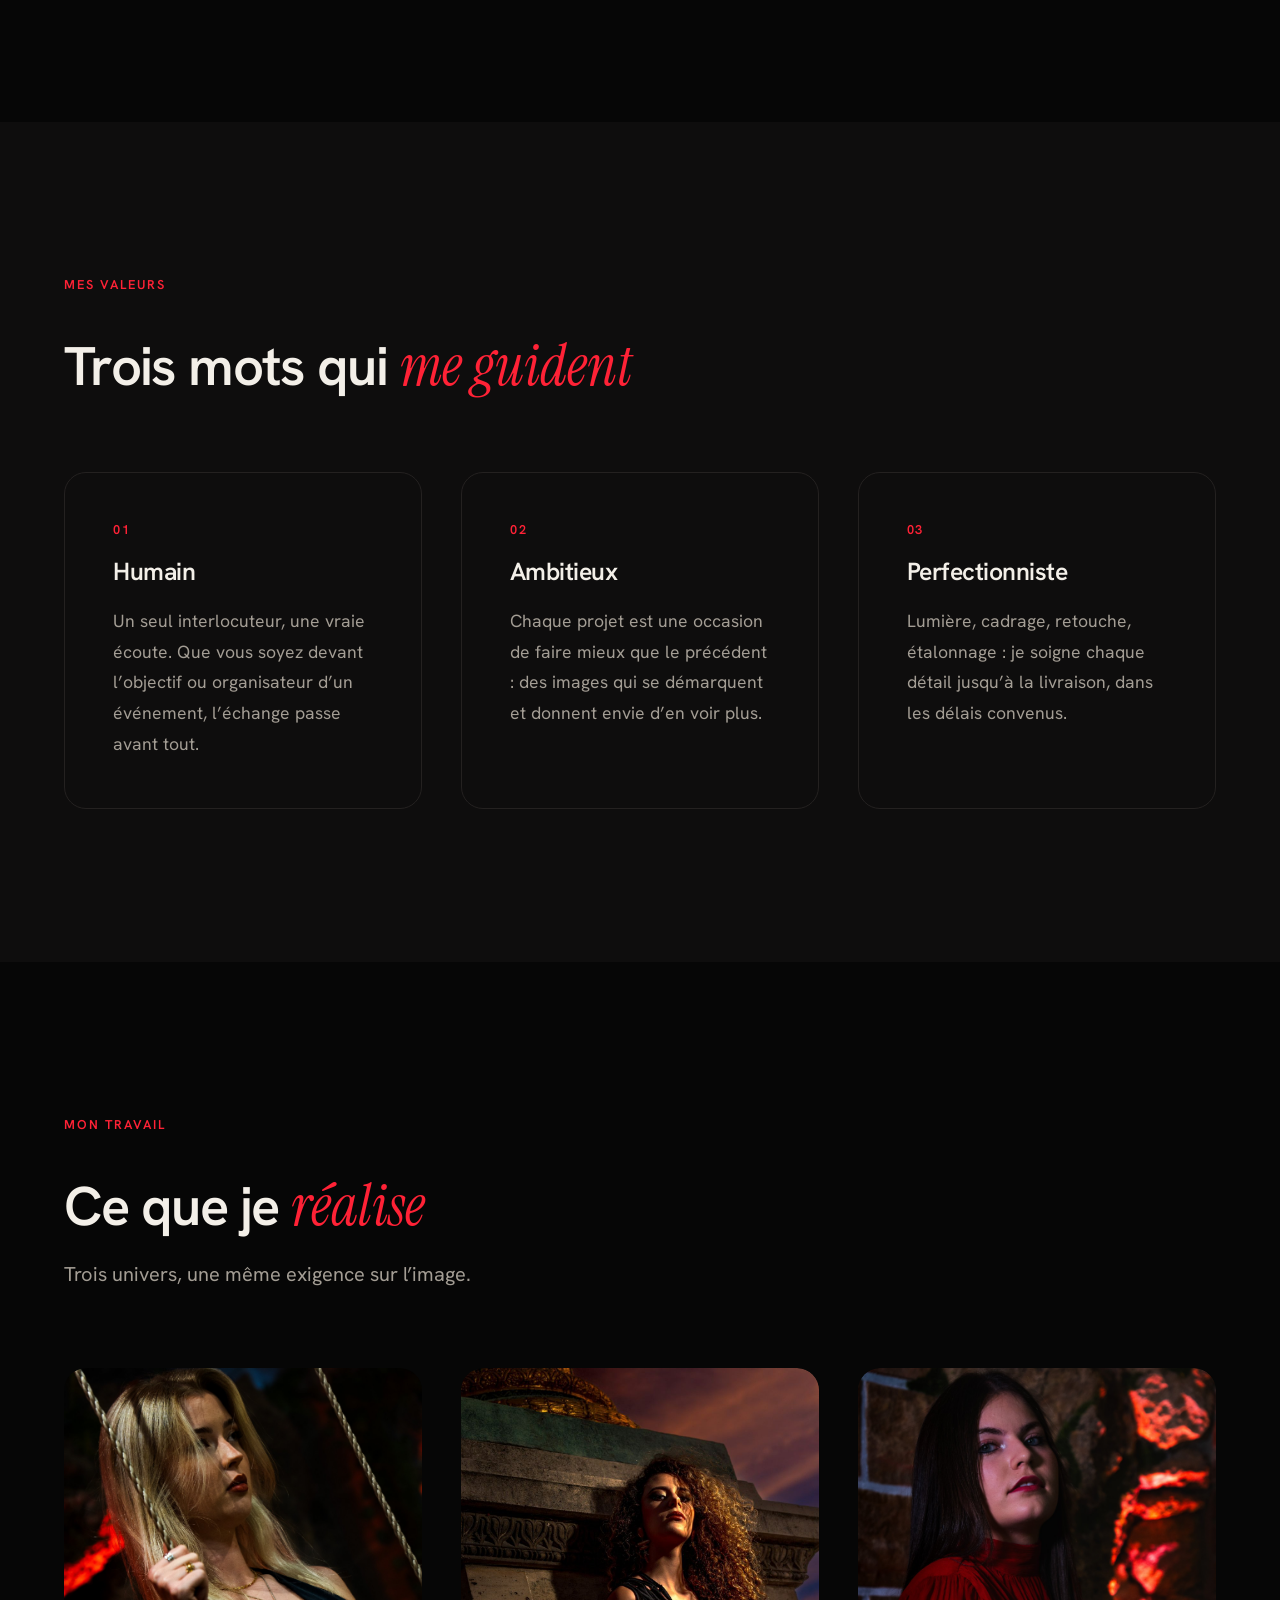
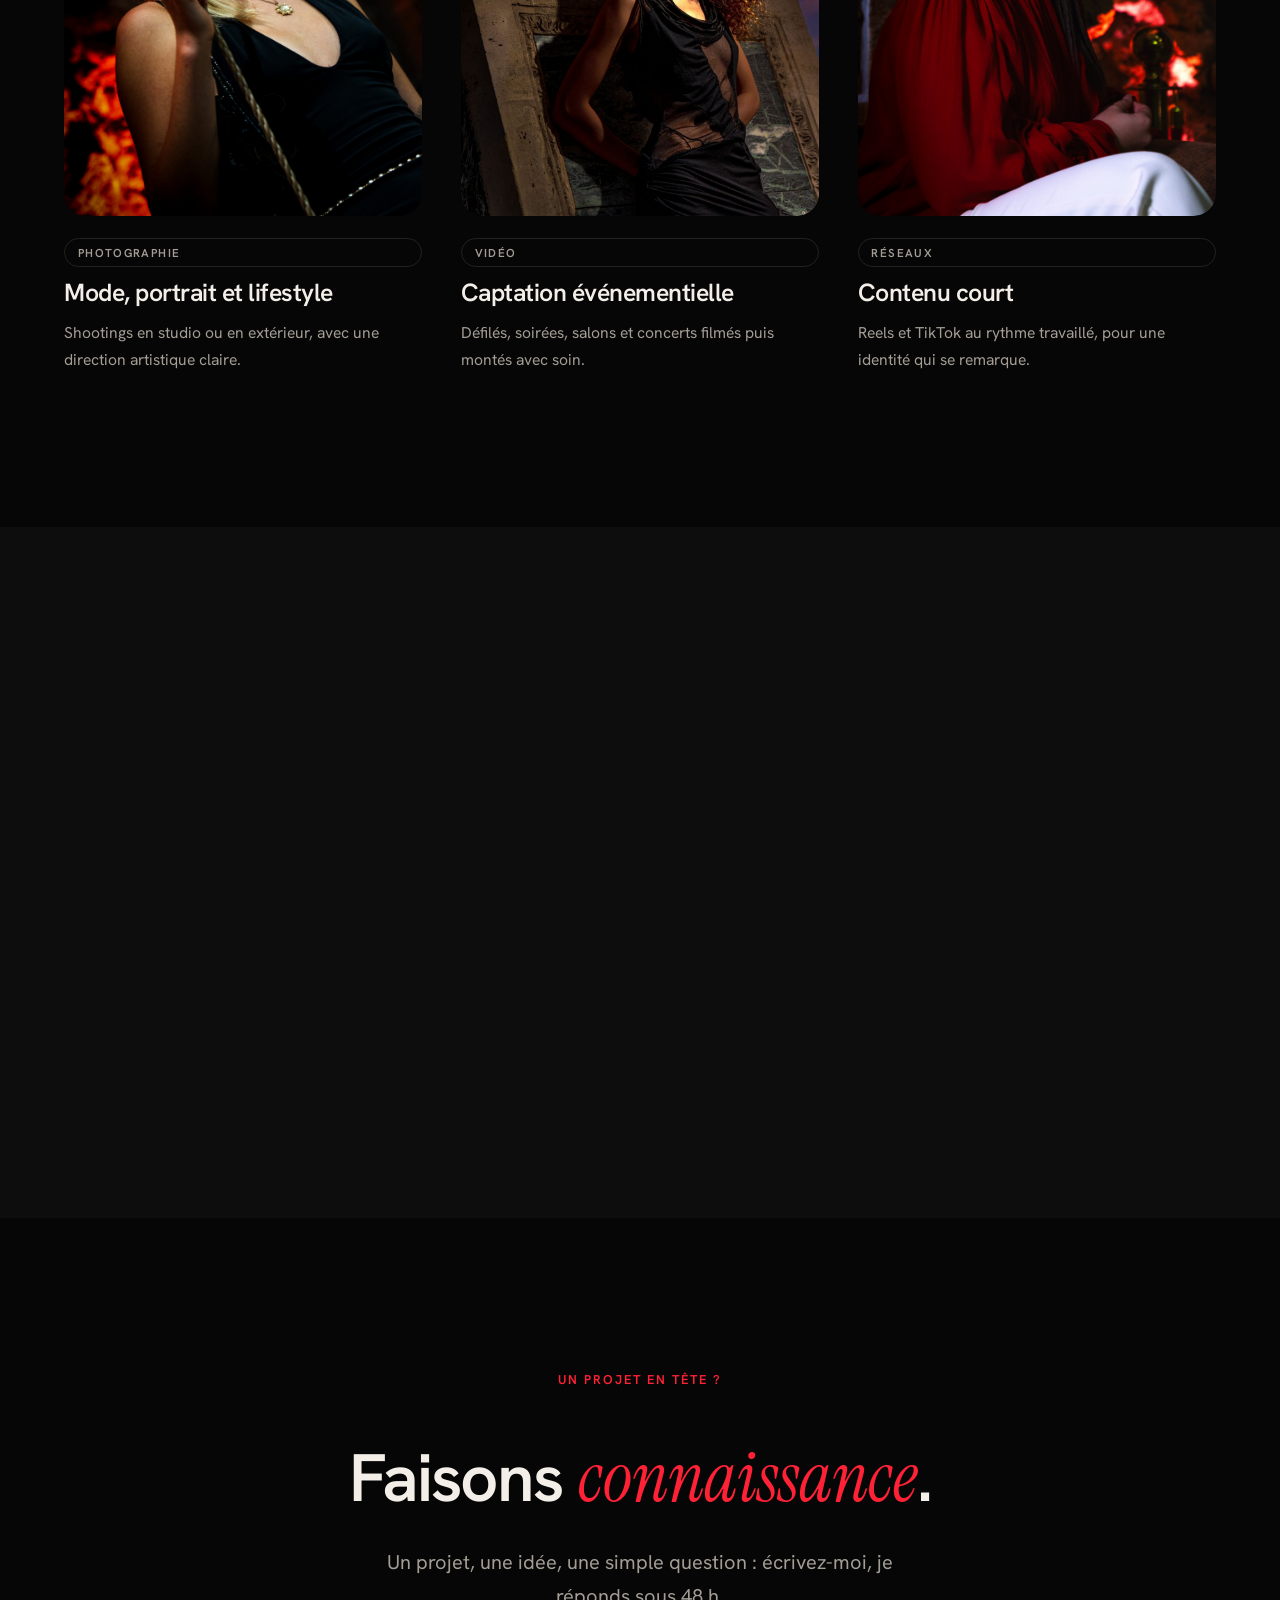
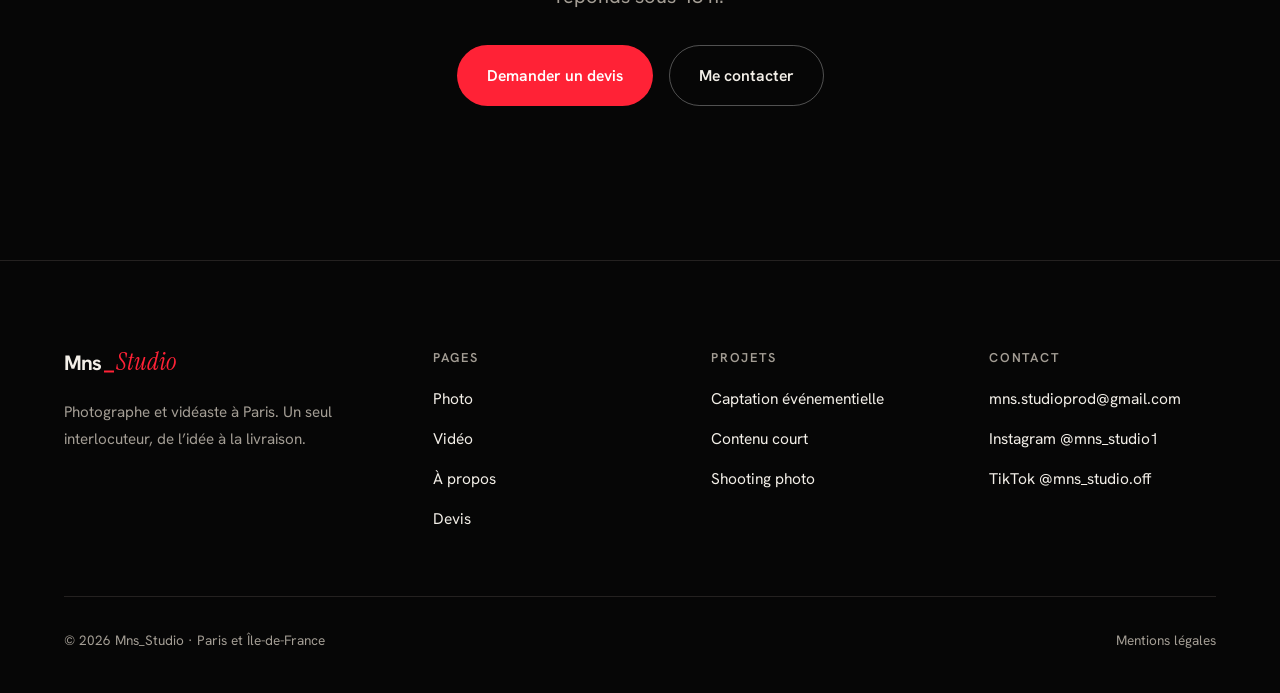
==== commit cc1cad0d: "Menu : ajout du lien Accueil (en rouge quand on est sur l'accueil) sur toutes les pages Co-Authored-" ====
--- a/a-propos.html
+++ b/a-propos.html
@@ -17,7 +17,7 @@
 <body>
 <div class="curtain" aria-hidden="true"><span class="logo"><b>Mns</b><i></i><em>Studio</em></span></div><div class="pgbar" aria-hidden="true"></div>
 <a class="hp" href="#main">Aller au contenu</a>
-<header class="hd"><div class="w"><a class="logo" href="index.html" aria-label="Mns_Studio, accueil"><b>Mns</b><i></i><em>Studio</em></a><button class="bg" aria-label="Menu" aria-expanded="false"><span></span></button><nav class="nv" aria-label="Navigation"><a href="photo.html">Photo</a><a href="video.html">Vidéo</a><a href="a-propos.html" aria-current="page">À propos</a><a href="contact.html">Contact</a><a class="pill" href="devis.html">Demander un devis</a></nav></div></header>
+<header class="hd"><div class="w"><a class="logo" href="index.html" aria-label="Mns_Studio, accueil"><b>Mns</b><i></i><em>Studio</em></a><button class="bg" aria-label="Menu" aria-expanded="false"><span></span></button><nav class="nv" aria-label="Navigation"><a href="index.html">Accueil</a><a href="photo.html">Photo</a><a href="video.html">Vidéo</a><a href="a-propos.html" aria-current="page">À propos</a><a href="contact.html">Contact</a><a class="pill" href="devis.html">Demander un devis</a></nav></div></header>
 <main id="main">
 <section class="ph"><div class="w"><span class="eyebrow">À propos</span><h1>Sacha Minassian, <em>photographe</em> et vidéaste.</h1><p class="lead">Basé à Paris, j’accompagne les marques, créateurs et organisateurs avec des images soignées et un seul interlocuteur.</p></div></section>
 <section style="padding-bottom:var(--sec)"><div class="w split">
--- a/style.css
+++ b/style.css
@@ -279,3 +279,45 @@
 .reelbox .p i{animation:pulse 2.4s ease-out infinite}
 @keyframes pulse{0%{box-shadow:0 0 0 0 rgba(255,34,54,.5)}100%{box-shadow:0 0 0 30px rgba(255,34,54,0)}}
 @media(prefers-reduced-motion:reduce){.curtain,.pgbar{display:none}.mqt,.reelbox .p i{animation:none}.js .wi,.js .hero .w>*,.js .ph .w>*,.js .hero>img{transform:none!important;opacity:1!important}.js .card.rv .im,.js .gal figure.rv .im,.js .vrow.rv .im,.js .split .im.rv{clip-path:none!important}.js .rv .im img,.js .split .im.rv img{transform:none!important}}
+/* accueil : bannière entièrement visible dès l'arrivée */
+.hero{min-height:100svh}
+.hero .w{padding-block:clamp(6rem,14vh,9rem) clamp(1.6rem,5vh,4rem);gap:clamp(1rem,2.6vh,2.2rem)}
+.hero h1{font-size:clamp(2.4rem,min(7.4vw,11vh),5.6rem)}
+.hero .lead{font-size:clamp(1rem,2.2vh,1.2rem)}
+/* bannière d'accueil : diaporama en fondu */
+.hs{position:absolute;inset:0;overflow:hidden;translate:0 var(--py,0)}
+.hs img{position:absolute;inset:0;width:100%;height:100%;object-fit:cover;opacity:0;transform:scale(1.08);transition:opacity 1.6s ease,transform 7s linear}
+.hs img.on{opacity:1;transform:scale(1)}
+.js .hero>.hs{scale:1.12;transition:scale 2.6s cubic-bezier(.2,.8,.2,1)}
+.js.ready .hero>.hs{scale:1}
+.hero::after{background:linear-gradient(90deg,rgba(6,6,6,.94) 0%,rgba(6,6,6,.78) 34%,rgba(6,6,6,.15) 72%,rgba(6,6,6,.1) 100%),linear-gradient(180deg,rgba(6,6,6,.5) 0%,rgba(6,6,6,0) 25%,rgba(6,6,6,.6) 100%)}
+@media(max-width:820px){.hero::after{background:linear-gradient(180deg,rgba(6,6,6,.6) 0%,rgba(6,6,6,.25) 28%,rgba(6,6,6,.93) 100%)}}
+@media(prefers-reduced-motion:reduce){.hs img{transition:none}.js .hero>.hs{scale:1;transition:none}}
+.ok{margin-top:1.2rem}
+.ok.good,.ok.bad{display:flex;align-items:flex-start;gap:.8rem;padding:1.1rem 1.3rem;border-radius:14px;font-size:1.02rem;line-height:1.5;font-weight:500;animation:okin .45s cubic-bezier(.2,.8,.2,1)}
+.ok.good{background:rgba(127,227,160,.1);border:1px solid rgba(127,227,160,.55);color:#bff3d0}
+.ok.bad{background:rgba(255,34,54,.1);border:1px solid rgba(255,34,54,.6);color:#ffb3ba}
+.ok.good::before,.ok.bad::before{flex:0 0 1.7rem;height:1.7rem;border-radius:50%;display:grid;place-items:center;font-weight:700;font-size:1rem;color:#060606}
+.ok.good::before{content:"✓";background:#7fe3a0}.ok.bad::before{content:"!";background:#ff5d6c}
+@keyframes okin{from{opacity:0;transform:translateY(10px)}to{opacity:1;transform:none}}
+@media(prefers-reduced-motion:reduce){.ok.good,.ok.bad{animation:none}}
+.ok.good,.ok.bad{display:block}
+.ok.good::before,.ok.bad::before{display:inline-grid;width:1.6rem;height:1.6rem;margin-right:.7rem;vertical-align:middle}
+/* menu mobile : plein écran, fondu, liens qui apparaissent en cascade, burger -> croix */
+.bg span,.bg span::before{transition:transform .45s cubic-bezier(.2,.8,.2,1),background .3s,top .3s}
+.bg[aria-expanded=true] span{transform:rotate(45deg)}
+.bg[aria-expanded=true] span::before{top:0;transform:rotate(90deg)}
+@media(max-width:900px){
+ .hd{z-index:60}.bg{position:relative;z-index:3}.logo{position:relative;z-index:3}
+ html.mo{overflow:hidden}
+ .nv{position:fixed;inset:0;z-index:2;height:100dvh;transform:none;justify-content:center;align-items:flex-start;gap:0;padding:5.5rem var(--gut) 2.5rem;background:rgba(6,6,6,.97);-webkit-backdrop-filter:blur(14px);backdrop-filter:blur(14px);border:0;opacity:0;visibility:hidden;transition:opacity .35s ease,visibility 0s linear .35s}
+ .nv.o{opacity:1;visibility:visible;transition:opacity .35s ease}
+ .nv a{width:auto;border:0;padding:.35rem 0;font-size:clamp(2.2rem,10vw,3.2rem);font-weight:600;letter-spacing:-.03em;line-height:1.15;opacity:0;transform:translateY(18px);transition:opacity .45s ease,transform .6s cubic-bezier(.2,.8,.2,1),color .2s}
+ .nv.o a{opacity:1;transform:none}
+ .nv.o a:nth-child(1){transition-delay:.08s}.nv.o a:nth-child(2){transition-delay:.14s}.nv.o a:nth-child(3){transition-delay:.2s}.nv.o a:nth-child(4){transition-delay:.26s}.nv.o a:nth-child(5){transition-delay:.34s}
+ .nv a[aria-current=page]{color:var(--red)}
+ .nv .pill{margin-top:2rem;font-size:1rem;font-weight:600;letter-spacing:0;line-height:1;padding:1.1rem 1.8rem;background:var(--red);color:#fff;border-radius:999px;text-align:center}
+}
+@media(prefers-reduced-motion:reduce){.nv,.nv a{transition:none!important}}
+@media(max-width:900px){html.mo .hd,html.mo .hd.s{-webkit-backdrop-filter:none;backdrop-filter:none;background:transparent;border-color:transparent;transform:none}}
+@media(max-width:900px){.nv.o a:nth-child(1){transition-delay:.06s}.nv.o a:nth-child(2){transition-delay:.11s}.nv.o a:nth-child(3){transition-delay:.16s}.nv.o a:nth-child(4){transition-delay:.21s}.nv.o a:nth-child(5){transition-delay:.26s}.nv.o a:nth-child(6){transition-delay:.34s}}
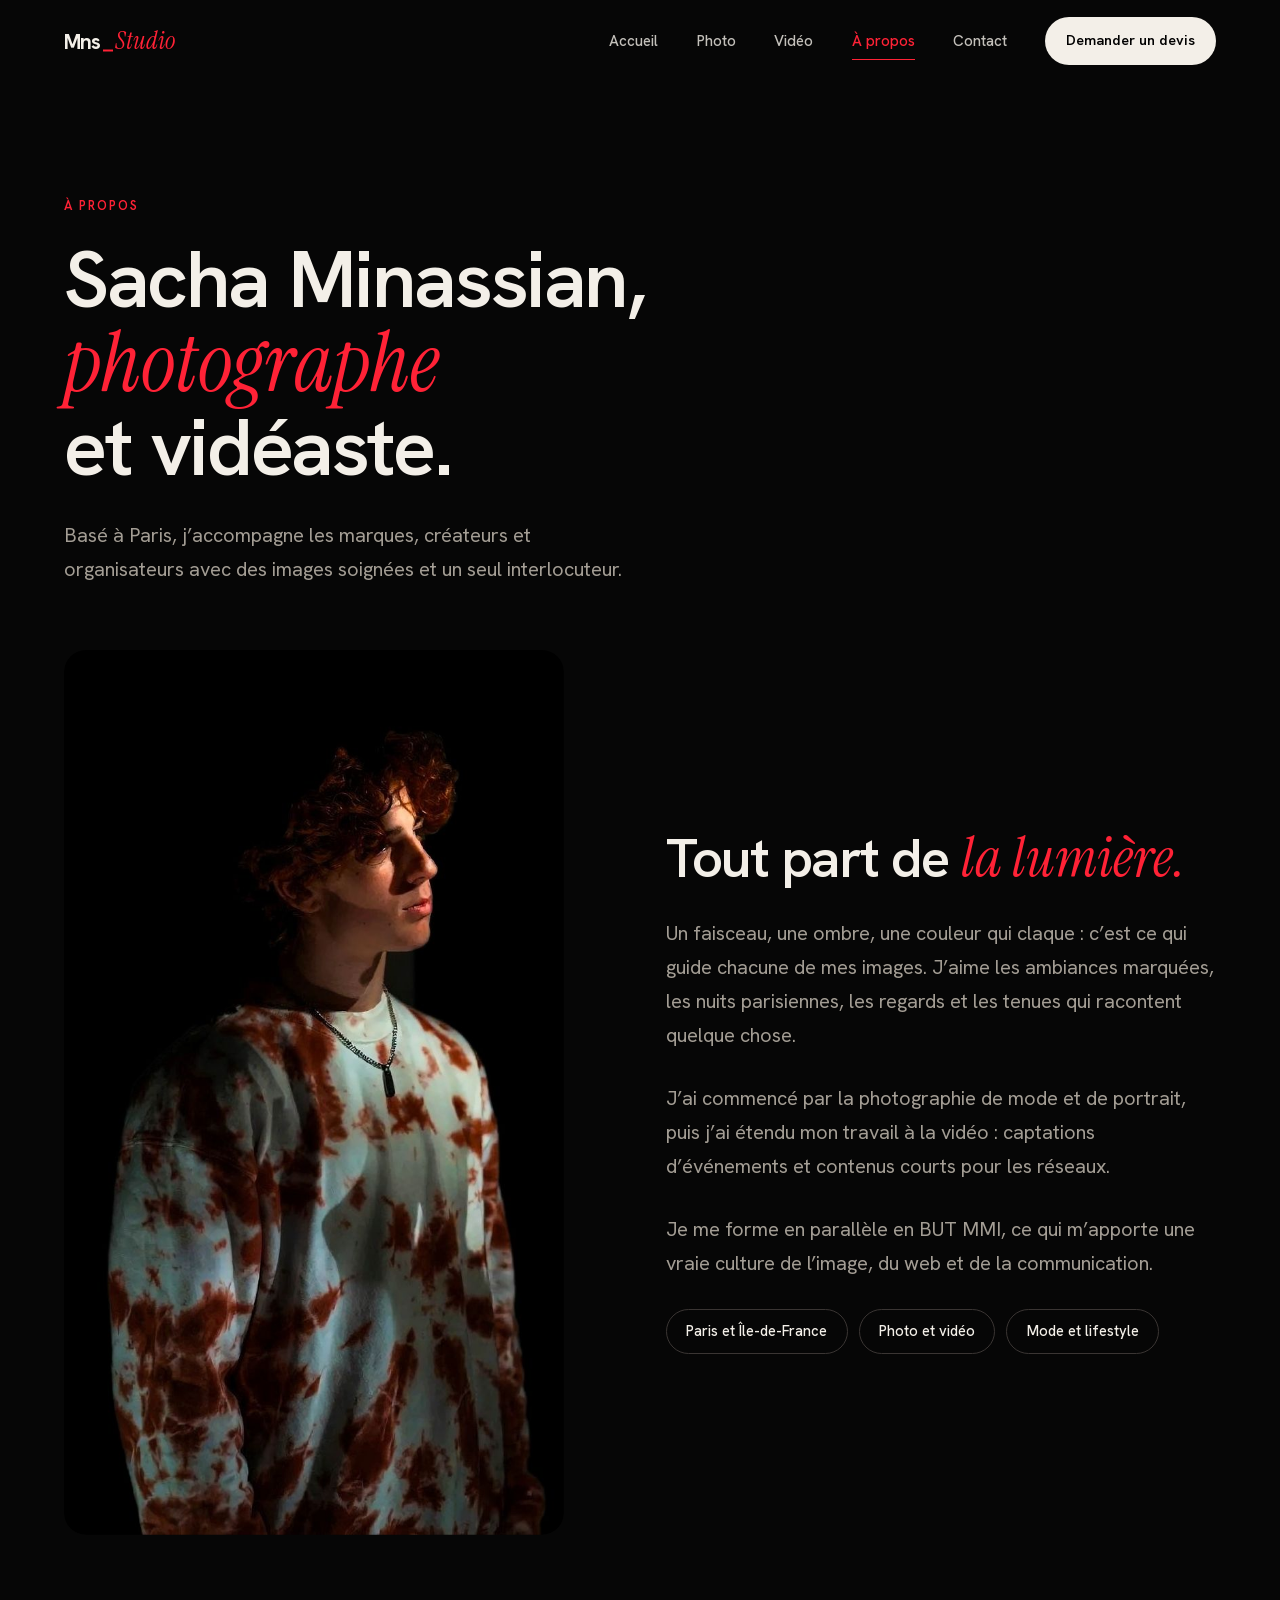
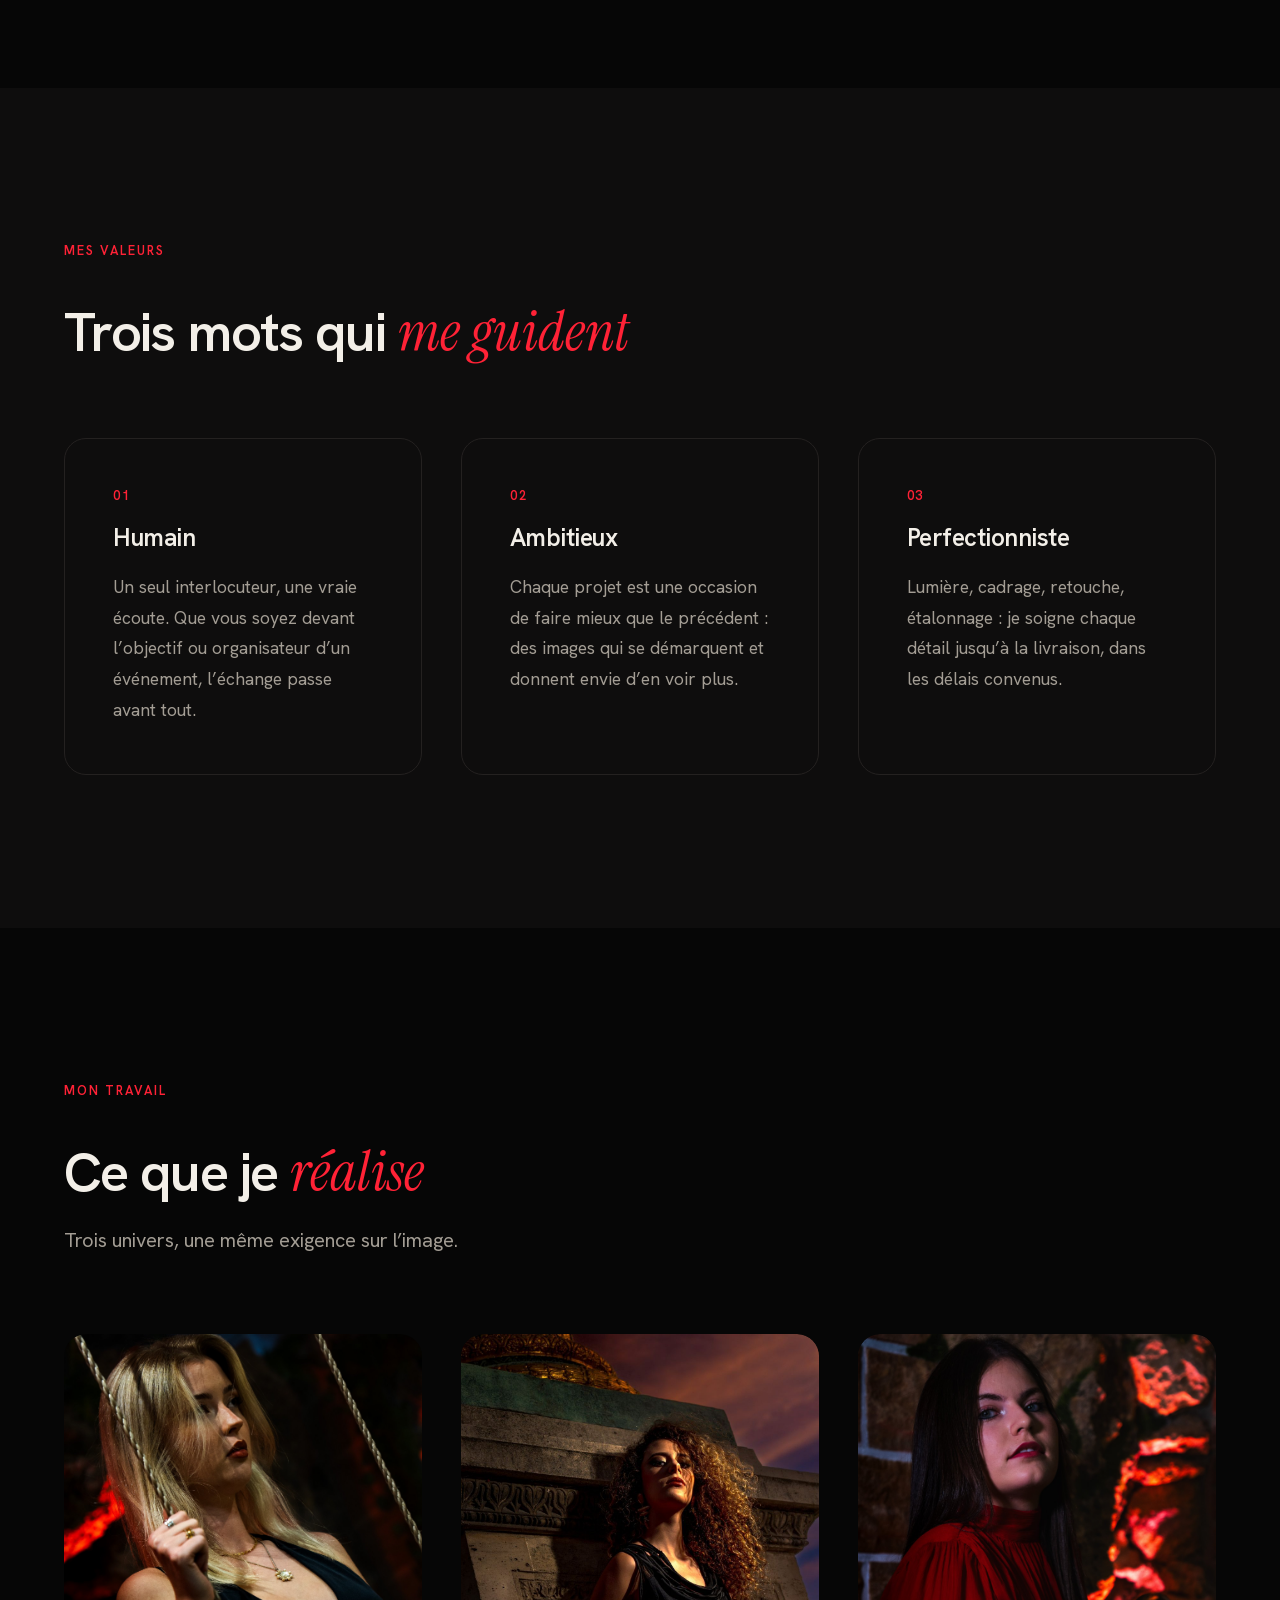
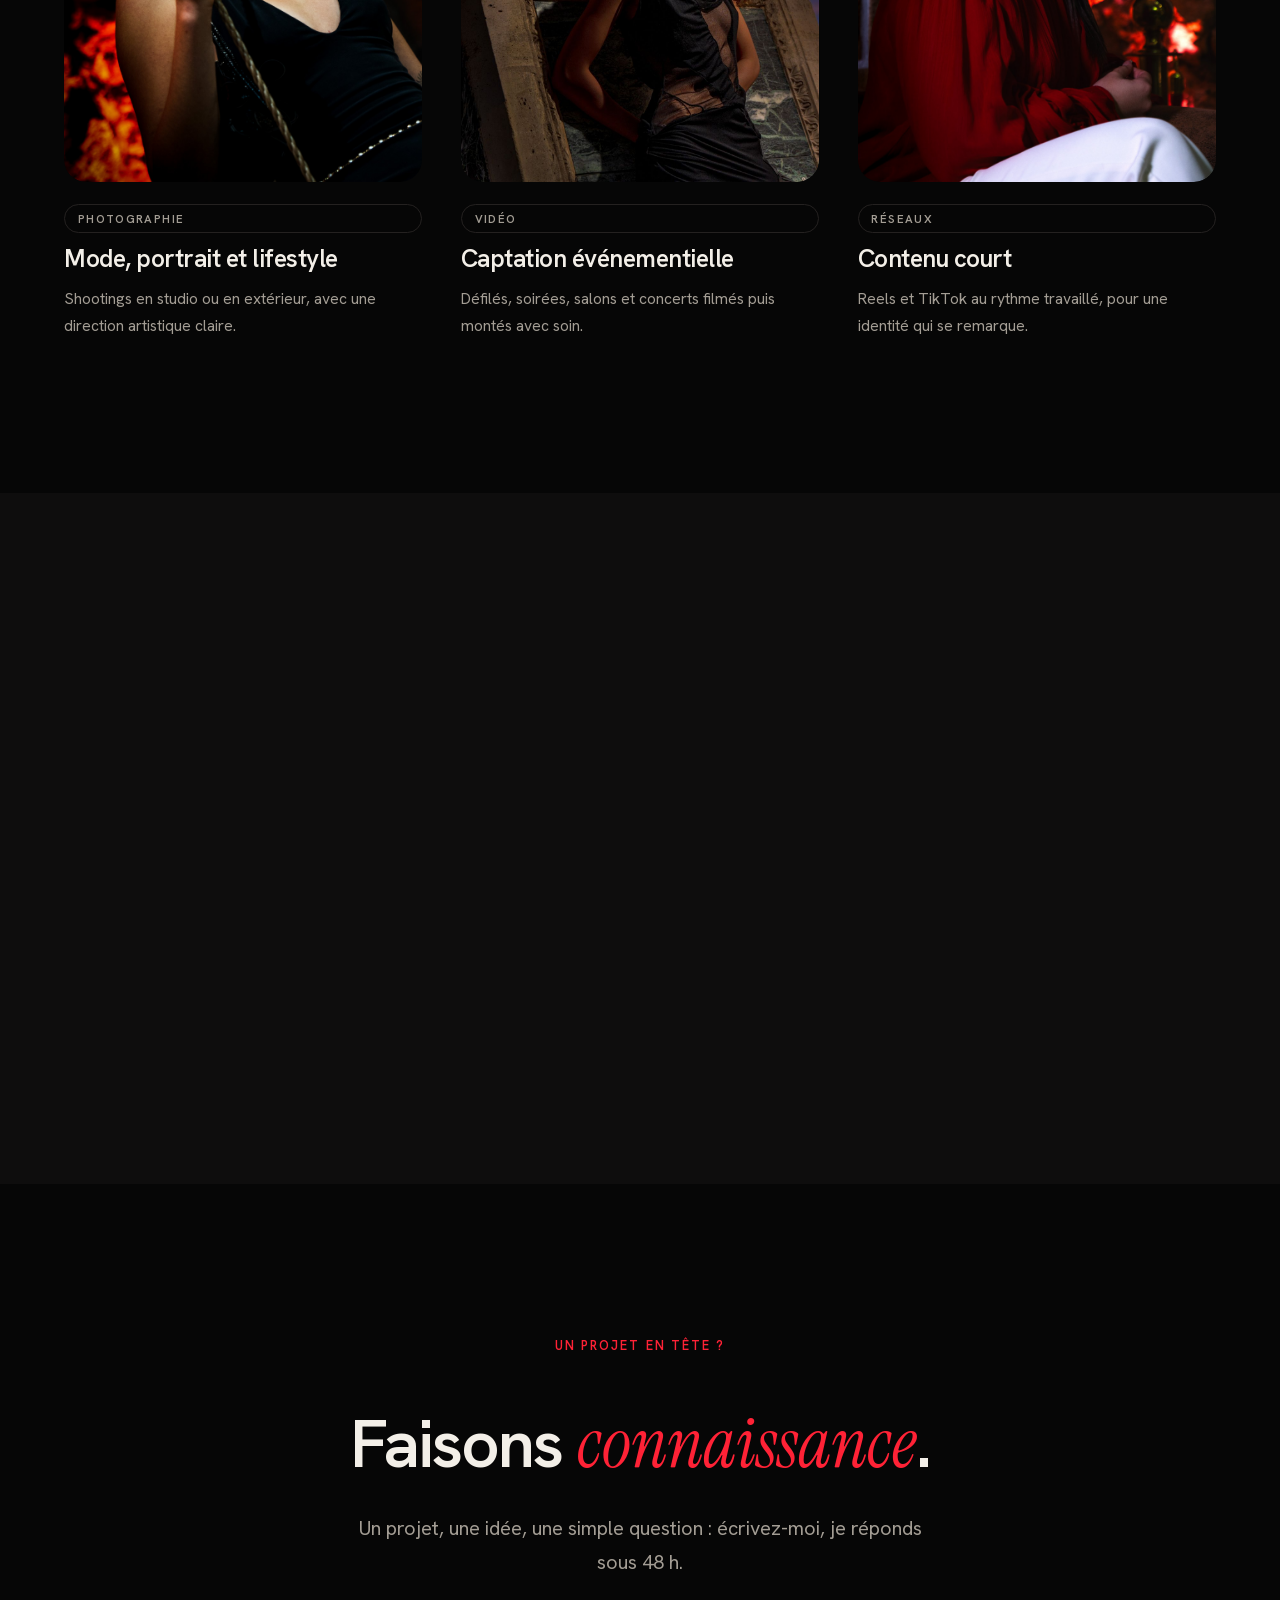
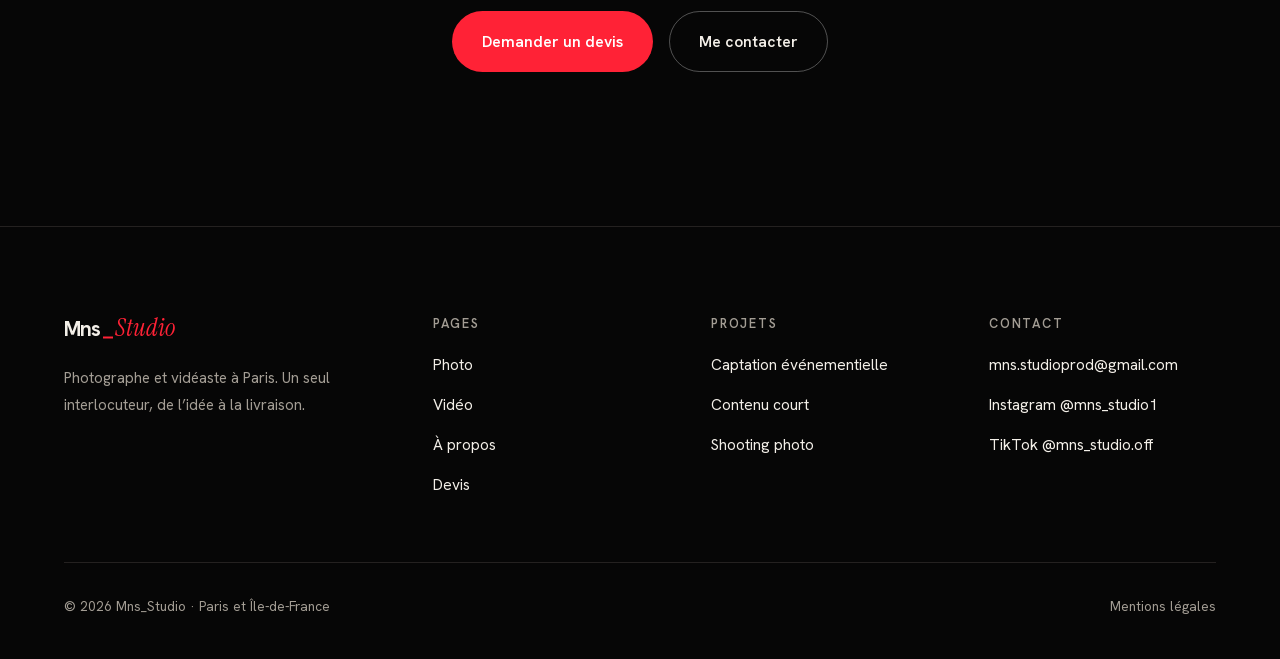
==== commit 0fcf747a: "RGPD : polices hebergees sur le site (plus de Google Fonts), mentions legales et politique de confid" ====
--- a/a-propos.html
+++ b/a-propos.html
@@ -8,12 +8,10 @@
 <meta property="og:title" content="À propos, Sacha Minassian | Mns_Studio"><meta property="og:description" content="Sacha Minassian, photographe et vidéaste à Paris : mode, portrait, captation événementielle."><meta property="og:type" content="website"><meta property="og:image" content="https://mns-studio.fr/img/dsc08339.jpg"><meta property="og:url" content="https://mns-studio.fr/a-propos.html"><meta property="og:locale" content="fr_FR"><meta name="twitter:card" content="summary_large_image">
 <link rel="canonical" href="https://mns-studio.fr/a-propos.html">
 <meta name="theme-color" content="#060606">
-<link rel="preconnect" href="https://fonts.googleapis.com"><link rel="preconnect" href="https://fonts.gstatic.com" crossorigin>
-<link href="https://fonts.googleapis.com/css2?family=Instrument+Serif:ital@0;1&family=Hanken+Grotesk:wght@400;500;600;700&display=swap" rel="stylesheet">
 <script>document.documentElement.classList.add("js");if(!matchMedia("(prefers-reduced-motion:reduce)").matches)document.documentElement.classList.add("entering")</script>
 <link rel="stylesheet" href="style.css">
 <script type="application/ld+json">{"@context": "https://schema.org", "@type": "ProfessionalService", "name": "Mns_Studio", "description": "Photographe et vidéaste à Paris : photo de mode, portrait, captation de défilé, captation d'événement, reels.", "areaServed": "Île-de-France", "email": "mns.studioprod@gmail.com", "sameAs": ["https://www.instagram.com/mns_studio1", "https://www.tiktok.com/@mns_studio.off"], "founder": {"@type": "Person", "name": "Sacha Minassian"}}</script>
-</head>
+<link rel="preload" href="fonts/hanken-grotesk-var.woff" as="font" type="font/woff" crossorigin></head>
 <body>
 <div class="curtain" aria-hidden="true"><span class="logo"><b>Mns</b><i></i><em>Studio</em></span></div><div class="pgbar" aria-hidden="true"></div>
 <a class="hp" href="#main">Aller au contenu</a>
--- a/style.css
+++ b/style.css
@@ -321,3 +321,6 @@
 @media(prefers-reduced-motion:reduce){.nv,.nv a{transition:none!important}}
 @media(max-width:900px){html.mo .hd,html.mo .hd.s{-webkit-backdrop-filter:none;backdrop-filter:none;background:transparent;border-color:transparent;transform:none}}
 @media(max-width:900px){.nv.o a:nth-child(1){transition-delay:.06s}.nv.o a:nth-child(2){transition-delay:.11s}.nv.o a:nth-child(3){transition-delay:.16s}.nv.o a:nth-child(4){transition-delay:.21s}.nv.o a:nth-child(5){transition-delay:.26s}.nv.o a:nth-child(6){transition-delay:.34s}}
+@font-face{font-family:'Hanken Grotesk';src:url(fonts/hanken-grotesk-var.woff) format('woff');font-weight:400 700;font-style:normal;font-display:swap}
+@font-face{font-family:'Instrument Serif';src:url(fonts/instrument-serif-400.woff) format('woff');font-weight:400;font-style:normal;font-display:swap}
+@font-face{font-family:'Instrument Serif';src:url(fonts/instrument-serif-400-italic.woff) format('woff');font-weight:400;font-style:italic;font-display:swap}
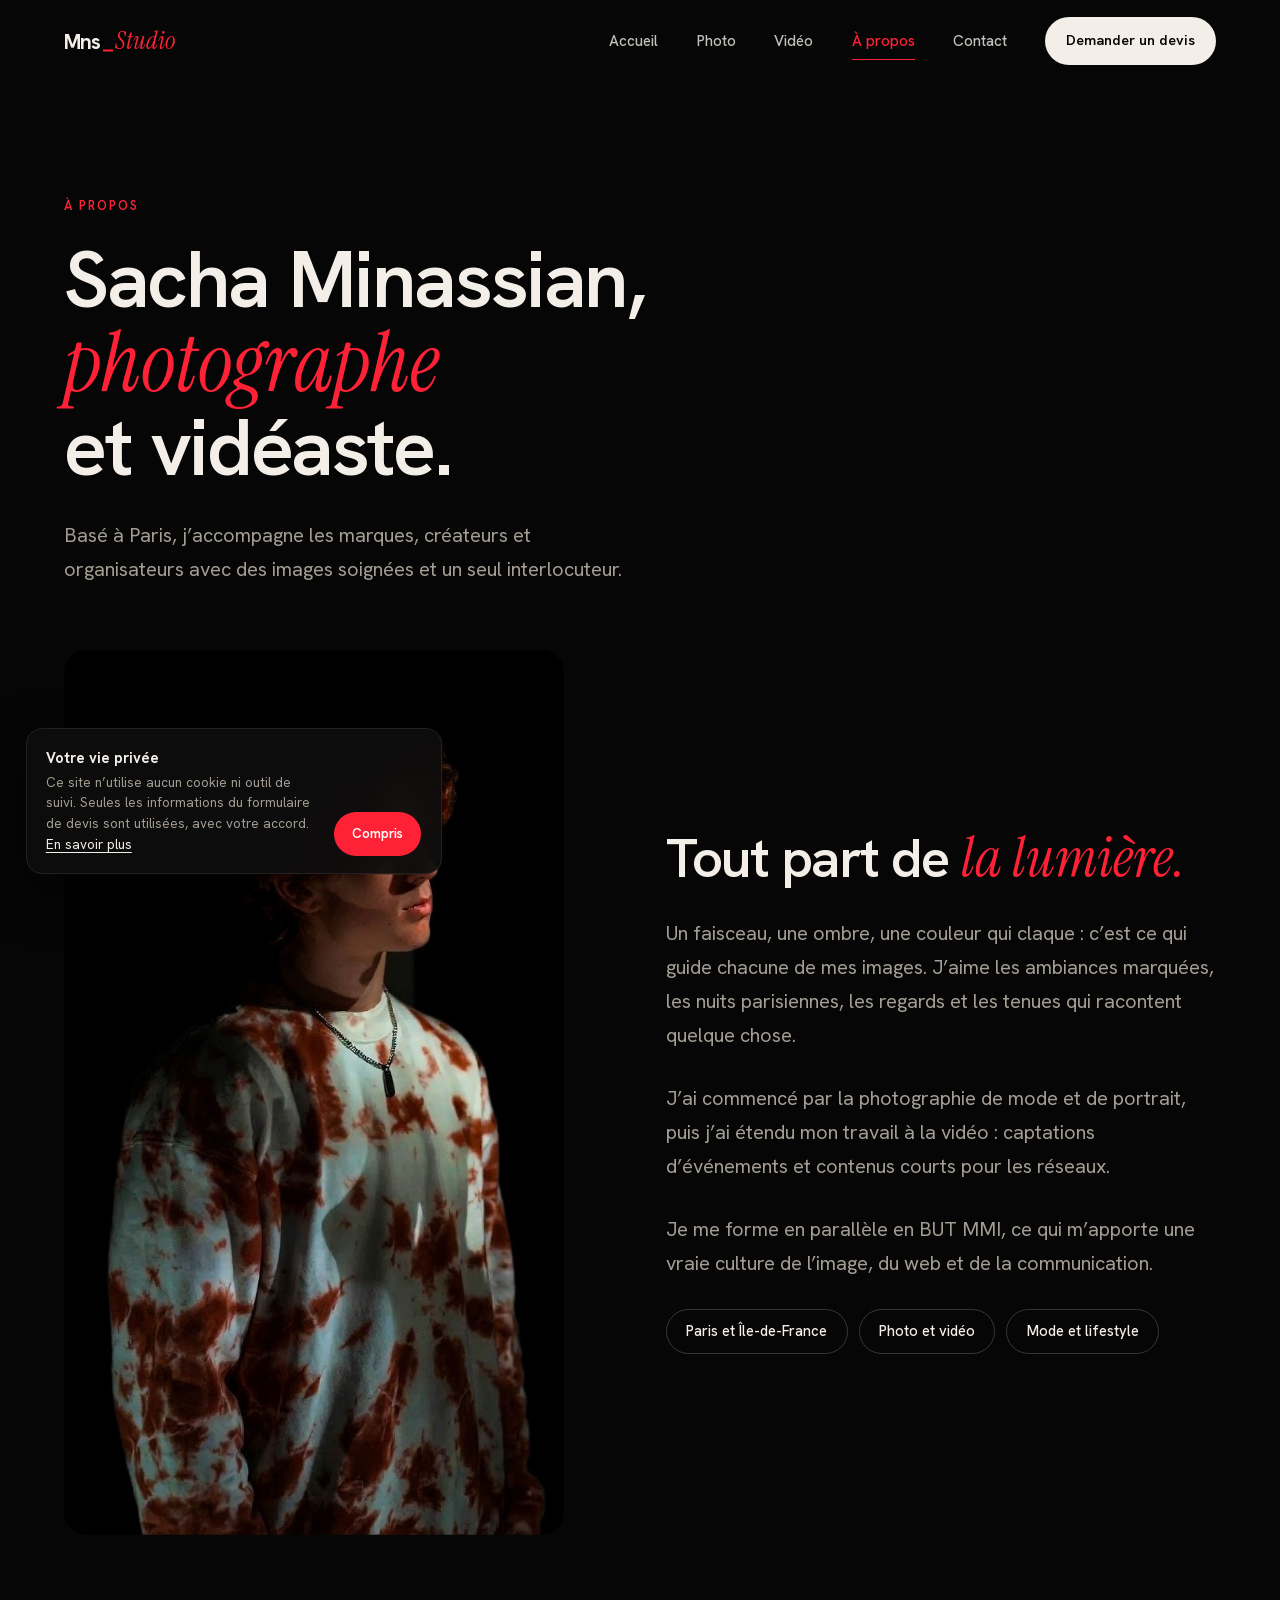
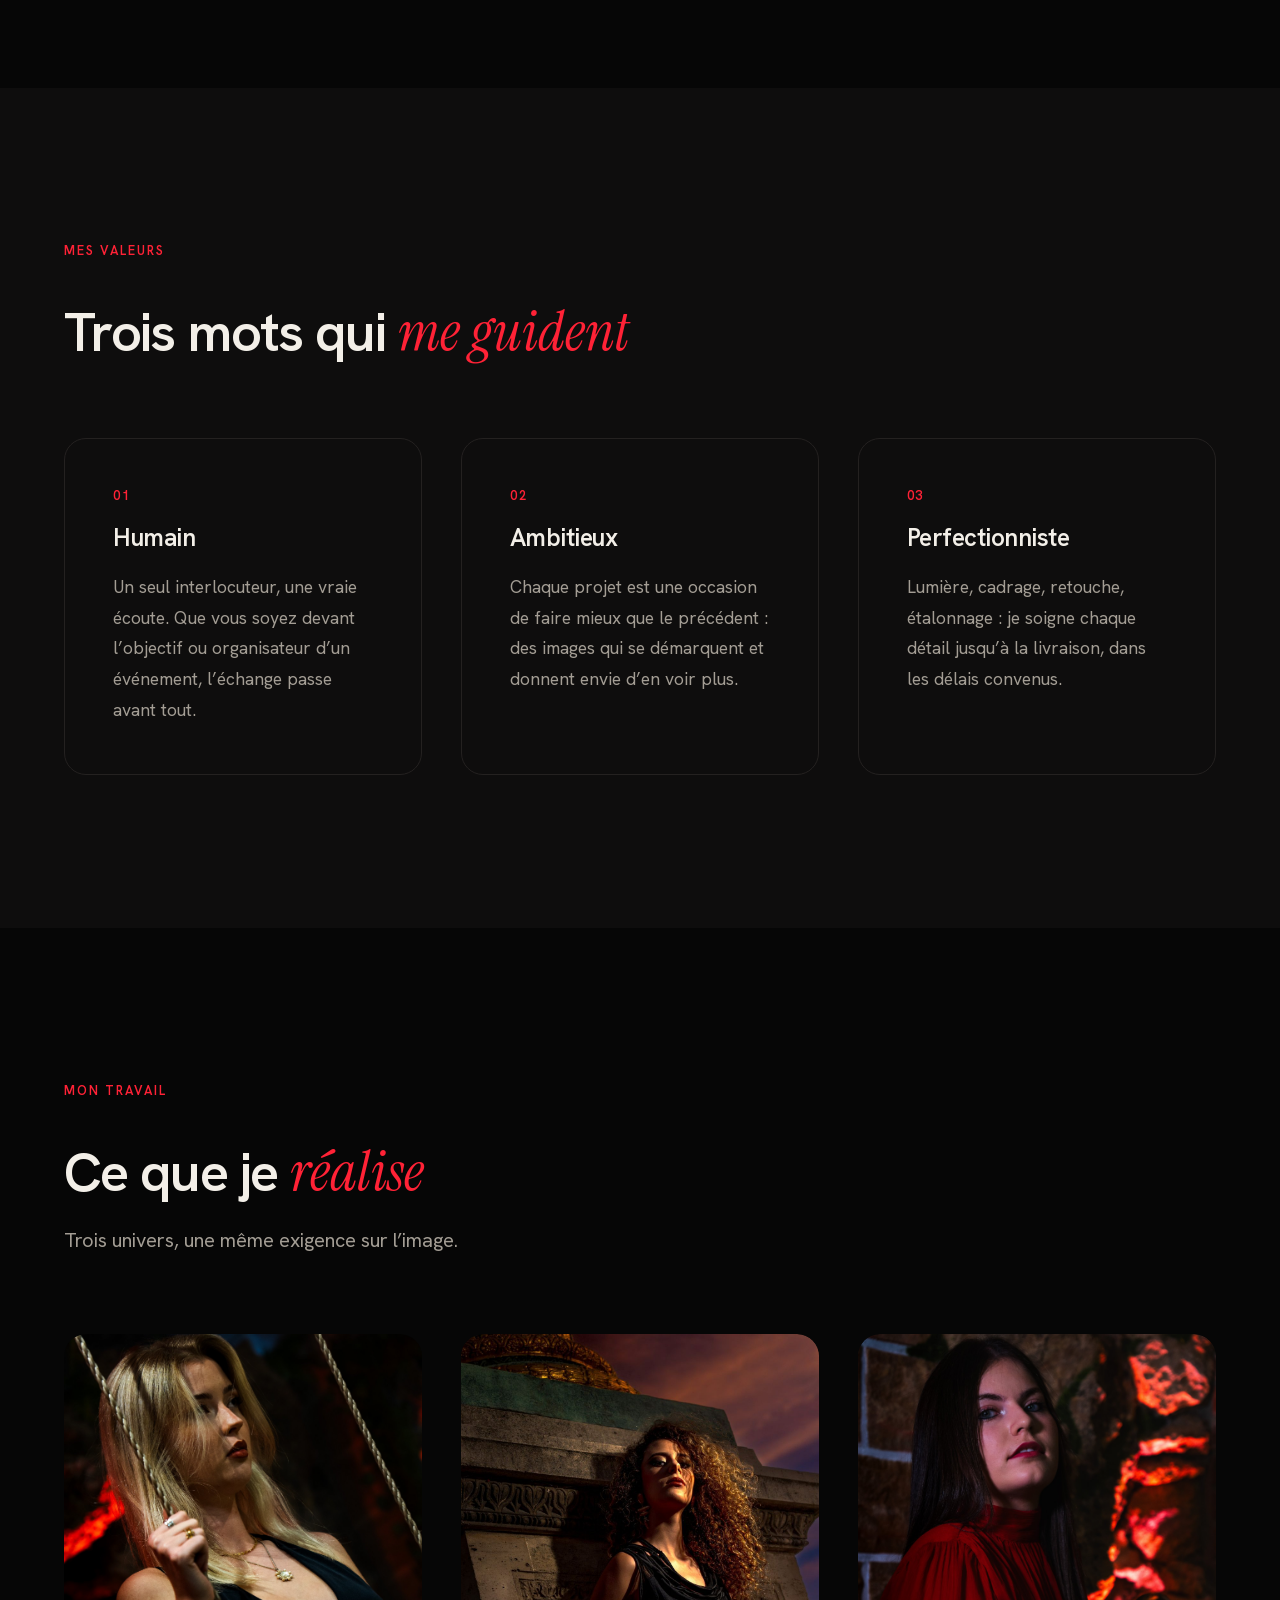
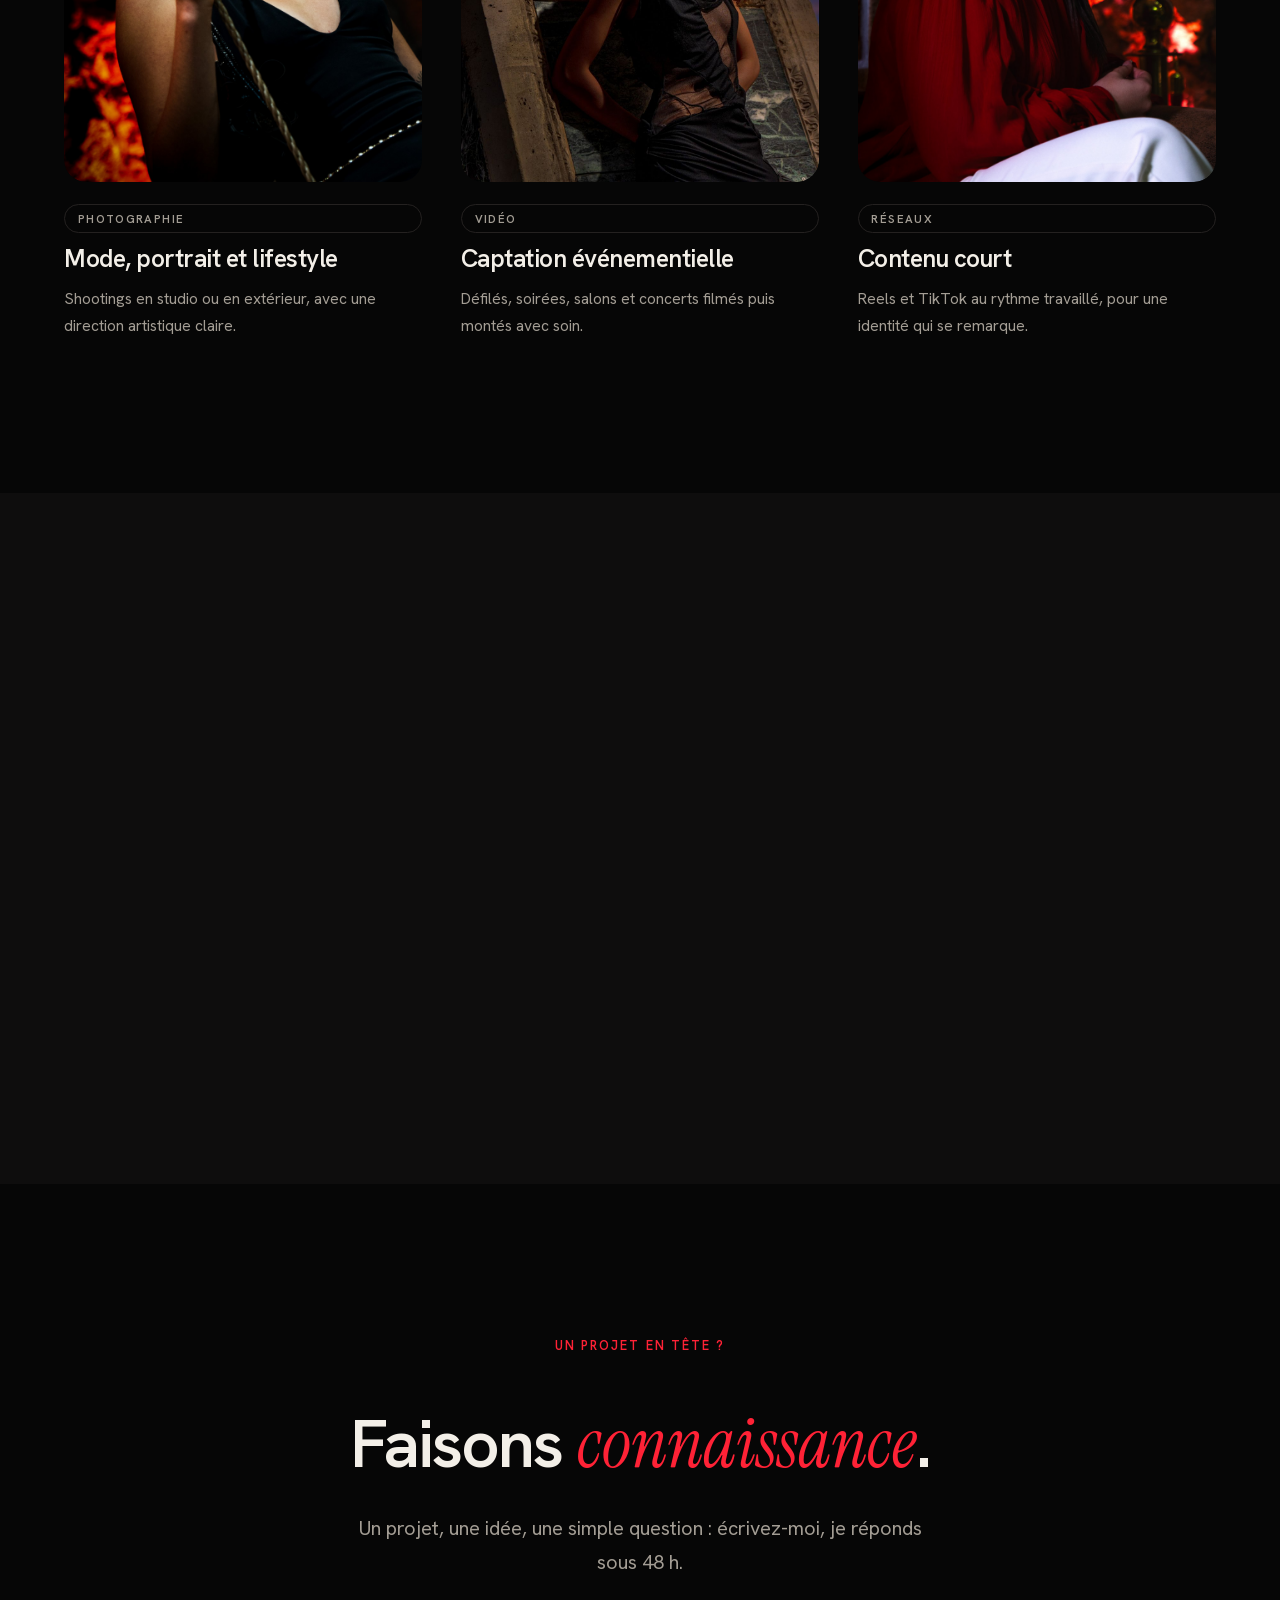
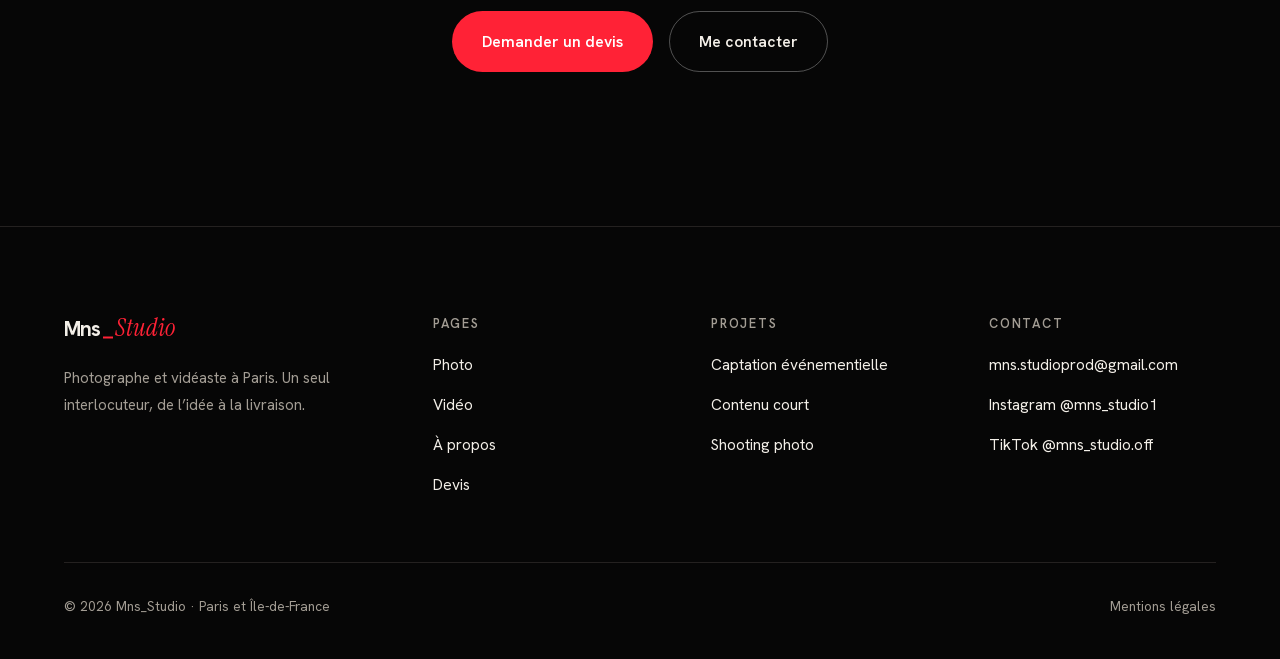
==== commit b55bd216: "SEO : photos renommees avec mots-cles, textes alternatifs, sitemap images, titre et donnees structur" ====
--- a/a-propos.html
+++ b/a-propos.html
@@ -5,7 +5,7 @@
 <meta name="viewport" content="width=device-width, initial-scale=1">
 <title>À propos, Sacha Minassian | Mns_Studio</title>
 <meta name="description" content="Sacha Minassian, photographe et vidéaste à Paris : mode, portrait, captation événementielle.">
-<meta property="og:title" content="À propos, Sacha Minassian | Mns_Studio"><meta property="og:description" content="Sacha Minassian, photographe et vidéaste à Paris : mode, portrait, captation événementielle."><meta property="og:type" content="website"><meta property="og:image" content="https://mns-studio.fr/img/dsc08339.jpg"><meta property="og:url" content="https://mns-studio.fr/a-propos.html"><meta property="og:locale" content="fr_FR"><meta name="twitter:card" content="summary_large_image">
+<meta property="og:title" content="À propos, Sacha Minassian | Mns_Studio"><meta property="og:description" content="Sacha Minassian, photographe et vidéaste à Paris : mode, portrait, captation événementielle."><meta property="og:type" content="website"><meta property="og:image" content="https://mns-studio.fr/img/photographe-paris-shooting-editorial-graffiti-street-06.jpg"><meta property="og:url" content="https://mns-studio.fr/a-propos.html"><meta property="og:locale" content="fr_FR"><meta name="twitter:card" content="summary_large_image">
 <link rel="canonical" href="https://mns-studio.fr/a-propos.html">
 <meta name="theme-color" content="#060606">
 <script>document.documentElement.classList.add("js");if(!matchMedia("(prefers-reduced-motion:reduce)").matches)document.documentElement.classList.add("entering")</script>
@@ -19,7 +19,7 @@
 <main id="main">
 <section class="ph"><div class="w"><span class="eyebrow">À propos</span><h1>Sacha Minassian, <em>photographe</em> et vidéaste.</h1><p class="lead">Basé à Paris, j’accompagne les marques, créateurs et organisateurs avec des images soignées et un seul interlocuteur.</p></div></section>
 <section style="padding-bottom:var(--sec)"><div class="w split">
-<div class="im rv"><img src="img/sacha-portrait.jpg" alt="Sacha Minassian" loading="lazy"></div>
+<div class="im rv"><img src="img/sacha-minassian-photographe-videaste-paris.jpg" alt="Sacha Minassian" loading="lazy"></div>
 <div class="tx rv"><h2>Tout part de <em>la lumière.</em></h2>
 <p class="lead">Un faisceau, une ombre, une couleur qui claque : c’est ce qui guide chacune de mes images. J’aime les ambiances marquées, les nuits parisiennes, les regards et les tenues qui racontent quelque chose.</p>
 <p class="lead">J’ai commencé par la photographie de mode et de portrait, puis j’ai étendu mon travail à la vidéo : captations d’événements et contenus courts pour les réseaux.</p>
@@ -34,9 +34,9 @@
 
 <section class="sec"><div class="w"><div class="head rv"><span class="eyebrow">Mon travail</span><h2>Ce que je <em>réalise</em></h2><p class="lead">Trois univers, une même exigence sur l’image.</p></div>
 <div class="cards">
-<a class="card rv" href="photo.html"><div class="im"><img src="img/dsc09829.jpg" alt="Photographie de mode" loading="lazy"></div><div class="tx"><span class="tag">Photographie</span><h3>Mode, portrait et lifestyle</h3><p>Shootings en studio ou en extérieur, avec une direction artistique claire.</p></div></a>
-<a class="card rv" href="video.html"><div class="im"><img src="img/dsc07734.jpg" alt="Captation événementielle, ambiance" loading="lazy"></div><div class="tx"><span class="tag">Vidéo</span><h3>Captation événementielle</h3><p>Défilés, soirées, salons et concerts filmés puis montés avec soin.</p></div></a>
-<a class="card rv" href="video.html"><div class="im"><img src="img/dsc09861.jpg" alt="Contenu court, portrait" loading="lazy"></div><div class="tx"><span class="tag">Réseaux</span><h3>Contenu court</h3><p>Reels et TikTok au rythme travaillé, pour une identité qui se remarque.</p></div></a></div></div></section>
+<a class="card rv" href="photo.html"><div class="im"><img src="img/photographe-paris-shooting-editorial-mode-rouge-noir-01.jpg" alt="Photographie de mode" loading="lazy"></div><div class="tx"><span class="tag">Photographie</span><h3>Mode, portrait et lifestyle</h3><p>Shootings en studio ou en extérieur, avec une direction artistique claire.</p></div></a>
+<a class="card rv" href="video.html"><div class="im"><img src="img/photographe-paris-shooting-collection-robes-07.jpg" alt="Captation événementielle, ambiance" loading="lazy"></div><div class="tx"><span class="tag">Vidéo</span><h3>Captation événementielle</h3><p>Défilés, soirées, salons et concerts filmés puis montés avec soin.</p></div></a>
+<a class="card rv" href="video.html"><div class="im"><img src="img/photographe-paris-shooting-editorial-mode-rouge-noir-03.jpg" alt="Contenu court, portrait" loading="lazy"></div><div class="tx"><span class="tag">Réseaux</span><h3>Contenu court</h3><p>Reels et TikTok au rythme travaillé, pour une identité qui se remarque.</p></div></a></div></div></section>
 
 <section class="sec" style="background:var(--bg2)"><div class="w"><div class="head rv"><span class="eyebrow">Ma façon de travailler</span><h2>De l’idée <em>à la livraison</em></h2></div>
 <div class="steps">
--- a/style.css
+++ b/style.css
@@ -324,3 +324,14 @@
 @font-face{font-family:'Hanken Grotesk';src:url(fonts/hanken-grotesk-var.woff) format('woff');font-weight:400 700;font-style:normal;font-display:swap}
 @font-face{font-family:'Instrument Serif';src:url(fonts/instrument-serif-400.woff) format('woff');font-weight:400;font-style:normal;font-display:swap}
 @font-face{font-family:'Instrument Serif';src:url(fonts/instrument-serif-400-italic.woff) format('woff');font-weight:400;font-style:italic;font-display:swap}
+/* bandeau information confidentialité */
+.ck{position:fixed;left:clamp(.8rem,2vw,1.6rem);bottom:clamp(.8rem,2vw,1.6rem);z-index:40;max-width:min(26rem,calc(100vw - 1.6rem));display:flex;align-items:flex-end;gap:1rem;padding:1.1rem 1.2rem;background:rgba(14,13,13,.94);-webkit-backdrop-filter:blur(14px);backdrop-filter:blur(14px);border:1px solid var(--line,#262322);border-radius:16px;box-shadow:0 18px 50px rgba(0,0,0,.5);opacity:0;transform:translateY(16px);transition:opacity .5s ease,transform .6s cubic-bezier(.2,.8,.2,1)}
+.ck.in{opacity:1;transform:none}
+.ck p{font-size:.84rem;line-height:1.55;color:var(--mute,#a39d94)}
+.ck strong{display:block;color:var(--ink,#f3efe8);font-size:.92rem;margin-bottom:.2rem}
+.ck a{color:var(--ink,#f3efe8);text-decoration:underline;text-underline-offset:3px}.ck a:hover{color:var(--red,#ff2236)}
+.ck button{flex:0 0 auto;font:inherit;font-weight:600;font-size:.84rem;cursor:pointer;border:0;border-radius:999px;padding:.65rem 1.15rem;background:var(--red,#ff2236);color:#fff;transition:transform .2s,background .2s}
+.ck button:hover{transform:translateY(-1px);background:#ff4254}.ck button:focus-visible{outline:2px solid #fff;outline-offset:3px}
+@media(max-width:600px){.ck{right:.8rem;max-width:none;flex-direction:column;align-items:stretch;gap:.8rem;padding:1rem}.ck button{text-align:center}}
+html.mo .ck{display:none}
+@media(prefers-reduced-motion:reduce){.ck{transition:opacity .2s}}
